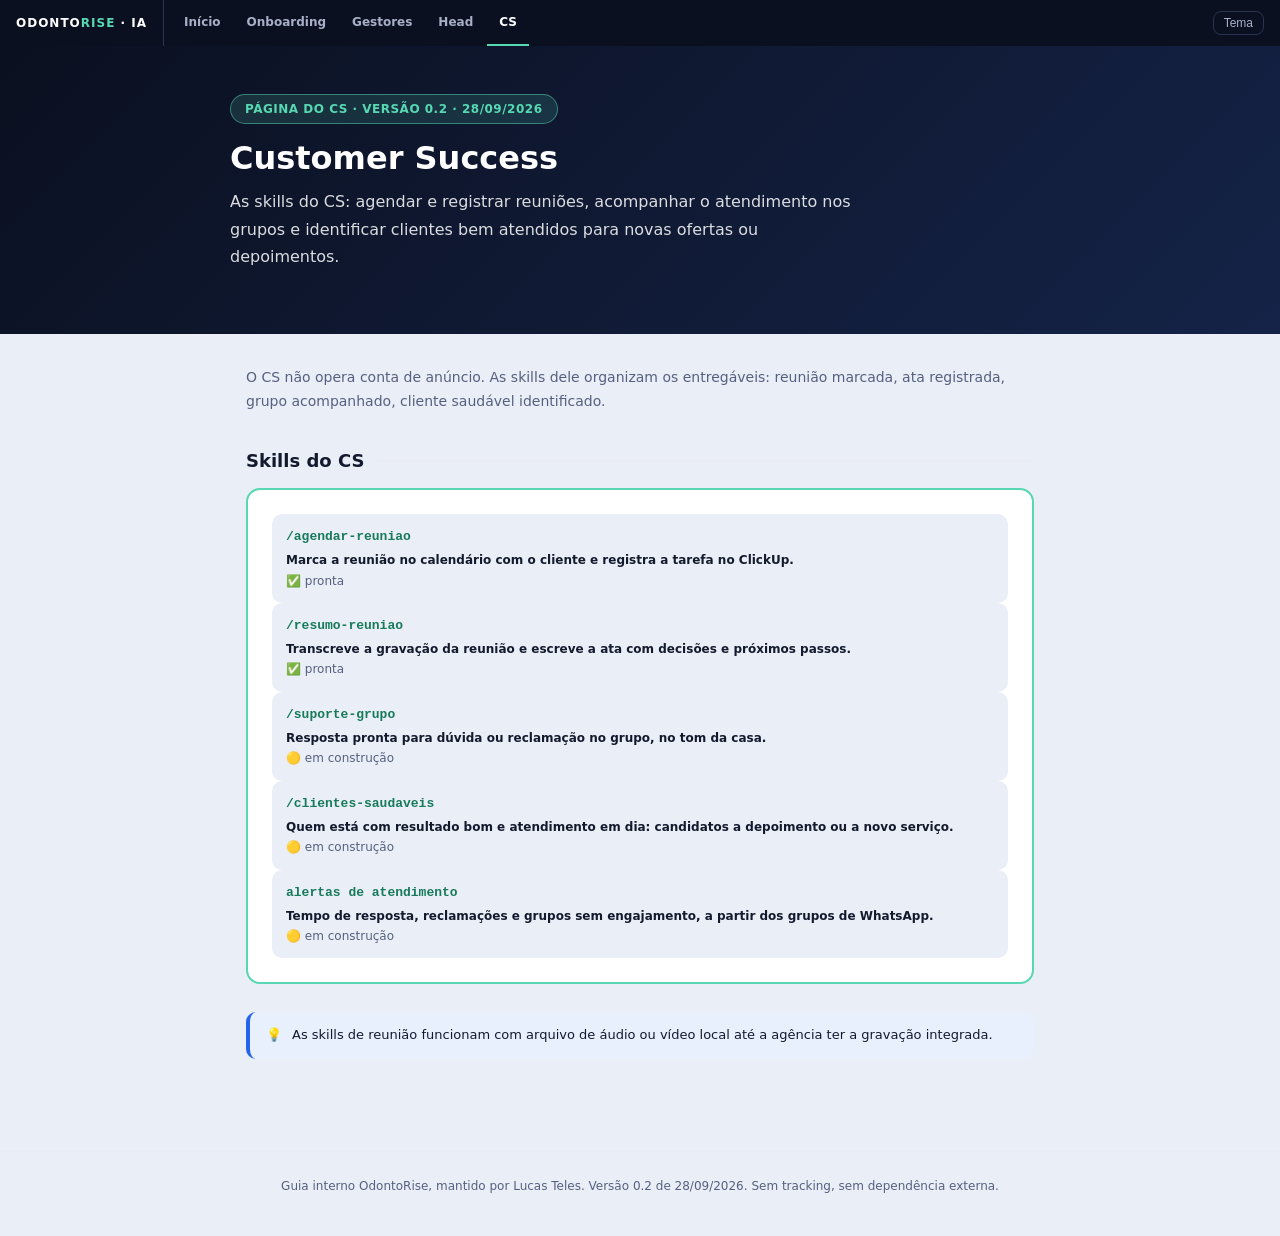
==== cs/index.html @ b17ce3c8 "Onboarding: passos 4 e 5 viram instalação pelo GitHub (GitHub Desktop + instalador); /feedback-sexta" ====
<!DOCTYPE html>
<html lang="pt-BR">
<head>
<meta charset="utf-8">
<meta name="viewport" content="width=device-width, initial-scale=1">
<meta name="color-scheme" content="light dark">
<meta name="robots" content="noindex, nofollow">
<title>Customer Success · Guia de IA OdontoRise</title>
<meta name="description" content="As skills do CS: agendar e registrar reuniões, acompanhar o atendimento nos grupos e identificar clientes bem atendidos para novas ofertas ou depoimentos.">
<link rel="stylesheet" href="../assets/css/guia.css">
</head>
<body data-page="cs">
<nav class="nav">
  <a class="brand" href="../">ODONTO<span>RISE</span> · IA</a>
  <a class="item" href="../">Início</a>
  <a class="item" href="../onboarding/">Onboarding</a>
  <a class="item" href="../gestores/">Gestores</a>
  <a class="item" href="../head/">Head</a>
  <a class="item active" href="../cs/">CS</a>
  <button class="theme" type="button" aria-label="Alternar tema claro e escuro">Tema</button>
</nav>

<header class="hero">
  <div class="inner">
    <div class="badge">PÁGINA DO CS · VERSÃO 0.2 · 28/09/2026</div>
    <h1>Customer Success</h1>
    <p class="sub">As skills do CS: agendar e registrar reuniões, acompanhar o atendimento nos grupos e identificar clientes bem atendidos para novas ofertas ou depoimentos.</p>
  </div>
</header>

<main class="container">
  <p class="intro">O CS não opera conta de anúncio. As skills dele organizam os entregáveis: reunião marcada, ata registrada, grupo acompanhado, cliente saudável identificado.</p>
  <div class="divider"><h2>Skills do CS</h2></div>
  <div class="skills">
      <div class="skill"><div class="cmd">/agendar-reuniao</div><div class="what">Marca a reunião no calendário com o cliente e registra a tarefa no ClickUp.</div><div class="gain">✅ pronta</div></div>
      <div class="skill"><div class="cmd">/resumo-reuniao</div><div class="what">Transcreve a gravação da reunião e escreve a ata com decisões e próximos passos.</div><div class="gain">✅ pronta</div></div>
      <div class="skill"><div class="cmd">/suporte-grupo</div><div class="what">Resposta pronta para dúvida ou reclamação no grupo, no tom da casa.</div><div class="gain">🟡 em construção</div></div>
      <div class="skill"><div class="cmd">/clientes-saudaveis</div><div class="what">Quem está com resultado bom e atendimento em dia: candidatos a depoimento ou a novo serviço.</div><div class="gain">🟡 em construção</div></div>
      <div class="skill"><div class="cmd">alertas de atendimento</div><div class="what">Tempo de resposta, reclamações e grupos sem engajamento, a partir dos grupos de WhatsApp.</div><div class="gain">🟡 em construção</div></div>
  </div>

  <div class="callout"><span class="ico">💡</span><div>As skills de reunião funcionam com arquivo de áudio ou vídeo local até a agência ter a gravação integrada.</div></div>
</main>

<footer class="footer">Guia interno OdontoRise, mantido por Lucas Teles. Versão 0.2 de 28/09/2026. Sem tracking, sem dependência externa.</footer>
<button class="btt" type="button" aria-label="Voltar ao topo">↑</button>
<script src="../assets/js/guia.js"></script>
</body>
</html>
---- assets/css/guia.css ----
/* Guia de Implementação de IA OdontoRise: tokens únicos, claro/escuro, mobile. Sem dependência externa. */
:root {
  --nav-h: 46px;
  --navy: #0b1020;
  --accent: #57d8b3;
  --accent-dk: #27b083;
  --accent-text: #177a5a;   /* verde para TEXTO no tema claro: 5,3:1 sobre branco, 4,6:1 sobre o fundo */
  --accent-lt: #e3f8f1;
  --ink: #141a2e;
  --muted: #566080;         /* 5,3:1 sobre o fundo claro */
  --line: #e9ecf4;
  --bg: #eaeef6;
  --surface: #ffffff;
  --ok: #27b083;
  --ok-lt: #e3f8f1;
  --warn: #d97706;
  --warn-lt: #fef3c7;
  --danger: #dc2626;
  --danger-lt: #fee2e2;
  --info: #2563eb;
  --info-lt: #e8f0fe;
  --code-bg: #0f1528;
  --code-fg: #d6dbe8;
  --code-cmt: #7fb28a;
  --radius: 14px;
  --font: -apple-system, BlinkMacSystemFont, "Segoe UI", system-ui, Roboto, sans-serif;
  --mono: "SF Mono", Menlo, "Cascadia Code", Consolas, monospace;
}
@media (prefers-color-scheme: dark) {
  :root:not([data-theme="light"]) {
    --bg: #0b1020; --surface: #141a2e; --ink: #eef1f8; --muted: #9aa3bf; --line: #26304a;
    --accent-text: #57d8b3; --accent-lt: #12352c; --ok-lt: #12352c; --warn-lt: #3b2a08; --danger-lt: #3b1212; --info-lt: #0f1f3d;
    --code-bg: #05080f;
  }
}
:root[data-theme="dark"] {
  --bg: #0b1020; --surface: #141a2e; --ink: #eef1f8; --muted: #9aa3bf; --line: #26304a;
  --accent-text: #57d8b3; --accent-lt: #12352c; --ok-lt: #12352c; --warn-lt: #3b2a08; --danger-lt: #3b1212; --info-lt: #0f1f3d;
  --code-bg: #05080f;
}

* { box-sizing: border-box; margin: 0; padding: 0; }
html { scroll-behavior: smooth; }
@media (prefers-reduced-motion: reduce) {
  html { scroll-behavior: auto; }
  .progress .fill, .page-card { transition: none; }
}
body { font-family: var(--font); background: var(--bg); color: var(--ink); font-size: 15px; line-height: 1.7; }
a { color: var(--accent-text); }
h1, h2, h3 { line-height: 1.25; }
code { font-family: var(--mono); font-size: 13px; background: var(--line); padding: 1px 6px; border-radius: 4px; }
pre code { background: none; padding: 0; font-size: inherit; }

/* Nav (altura fixa em --nav-h para a barra de progresso encaixar) */
.nav { position: sticky; top: 0; z-index: 100; height: var(--nav-h); background: var(--navy); display: flex; align-items: center; gap: 2px; padding: 0 16px; overflow-x: auto; overflow-y: hidden; }
.nav .brand { color: #fff; font-size: 12px; font-weight: 800; letter-spacing: 1px; padding: 0 16px 0 0; border-right: 1px solid #2a3350; margin-right: 6px; white-space: nowrap; text-decoration: none; line-height: var(--nav-h); }
.nav .brand span { color: var(--accent); }
.nav .item { color: #a8b0c8; text-decoration: none; font-size: 12px; font-weight: 600; padding: 0 12px; line-height: calc(var(--nav-h) - 2px); border-bottom: 2px solid transparent; white-space: nowrap; }
.nav a.item:hover { color: #fff; }
.nav .item.active { color: #fff; border-bottom-color: var(--accent); }
.nav .item.soon { opacity: .45; cursor: default; }
.nav .theme { margin-left: auto; background: transparent; border: 1px solid #2a3350; color: #a8b0c8; border-radius: 8px; padding: 4px 10px; font-size: 12px; cursor: pointer; white-space: nowrap; }

/* Progress */
.progress { position: sticky; top: var(--nav-h); z-index: 99; background: var(--surface); border-bottom: 1px solid var(--line); padding: 8px 16px; display: flex; align-items: center; gap: 12px; font-size: 12px; color: var(--muted); }
.progress .track { flex: 1; height: 6px; background: var(--line); border-radius: 3px; overflow: hidden; }
.progress .fill { height: 100%; width: 0; background: linear-gradient(90deg, var(--accent), var(--accent-dk)); transition: width .3s; }
.progress .pct { min-width: 36px; text-align: right; font-weight: 700; color: var(--ink); }
.progress .reset { background: none; border: 1px solid var(--line); color: var(--muted); border-radius: 6px; padding: 2px 8px; font-size: 11px; cursor: pointer; }
.progress .continue { font-size: 11px; white-space: nowrap; }
.progress .note { font-size: 11px; color: var(--warn); }

/* Hero */
.hero { background: linear-gradient(135deg, var(--navy) 0%, #142347 100%); color: #fff; padding: 48px 20px 40px; }
.hero .inner { max-width: 820px; margin: 0 auto; }
.hero .badge { display: inline-block; background: rgba(87,216,179,.15); border: 1px solid rgba(87,216,179,.5); color: var(--accent); border-radius: 20px; padding: 4px 14px; font-size: 12px; letter-spacing: .5px; font-weight: 700; margin-bottom: 14px; }
.hero h1 { font-size: 32px; font-weight: 800; margin-bottom: 10px; }
.hero .sub { font-size: 16px; opacity: .85; max-width: 640px; margin-bottom: 24px; }
.hero .metrics { display: flex; gap: 28px; flex-wrap: wrap; }
.hero .metrics div { font-size: 12px; opacity: .8; }
.hero .metrics strong { display: block; font-size: 20px; color: var(--accent); opacity: 1; }

/* Layout */
.container { max-width: 820px; margin: 0 auto; padding: 32px 16px 80px; }
.intro { color: var(--muted); font-size: 14px; margin-bottom: 24px; }

/* Step */
.step { margin-bottom: 28px; scroll-margin-top: calc(var(--nav-h) + 56px); }
.step-head { display: flex; gap: 14px; align-items: flex-start; margin-bottom: 12px; }
.step-check { position: relative; flex: 0 0 38px; width: 38px; height: 38px; border-radius: 11px; border: 2px solid var(--accent-dk); background: var(--surface); color: var(--accent-text); font-weight: 800; font-size: 16px; cursor: pointer; font-family: var(--font); }
.step-check:focus-visible { outline: 3px solid var(--info); outline-offset: 2px; }
.step.done .step-check { background: var(--ok); border-color: var(--ok); color: #fff; }
.step.done .step-check .num { visibility: hidden; }
.step.done .step-check::after { content: "✓"; position: absolute; inset: 0; display: flex; align-items: center; justify-content: center; font-size: 18px; }
.step-head h2 { font-size: 20px; font-weight: 700; }
.step-head .desc { font-size: 14px; color: var(--muted); }
.card { background: var(--surface); border: 1px solid var(--line); border-radius: var(--radius); padding: 24px; }
.card h3 { font-size: 15px; margin: 18px 0 8px; }
.card h3:first-child { margin-top: 0; }
.card ol, .card ul { padding-left: 22px; margin: 6px 0 12px; }
.card li { margin-bottom: 4px; }
.card p { margin-bottom: 10px; }

/* Callouts */
.callout { display: flex; gap: 10px; border-radius: 10px; padding: 12px 16px; font-size: 13px; margin: 12px 0; border-left: 4px solid var(--info); background: var(--info-lt); }
.callout .ico { flex: 0 0 auto; }
.callout.ok { border-color: var(--ok); background: var(--ok-lt); }
.callout.warn { border-color: var(--warn); background: var(--warn-lt); }
.callout.danger { border-color: var(--danger); background: var(--danger-lt); }

/* Code */
.code { background: var(--code-bg); color: var(--code-fg); border-radius: 10px; overflow: hidden; margin: 10px 0 14px; }
.code-head { display: flex; justify-content: space-between; align-items: center; background: rgba(255,255,255,.06); padding: 6px 12px; font-size: 11px; letter-spacing: .5px; text-transform: uppercase; color: #9aa3bf; }
.copy-btn { background: rgba(255,255,255,.08); color: #d6dbe8; border: 1px solid rgba(255,255,255,.15); border-radius: 6px; padding: 3px 10px; font-size: 11px; cursor: pointer; font-family: var(--font); }
.copy-btn.ok { background: var(--ok); border-color: var(--ok); color: #fff; }
.code pre { padding: 14px 16px; overflow-x: auto; font-family: var(--mono); font-size: 13px; line-height: 1.6; white-space: pre; }
.code .c { color: var(--code-cmt); }

/* Seletor de sistema (grupo de rádio, vale para a página inteira) */
.os-tabs { display: inline-flex; border: 1px solid var(--line); border-radius: 8px; overflow: hidden; margin: 6px 0 10px; }
.os-tabs button { background: var(--surface); color: var(--muted); border: 0; padding: 6px 14px; font-size: 12px; font-weight: 700; cursor: pointer; font-family: var(--font); }
.os-tabs button.active { background: var(--accent-lt); color: var(--accent-text); }
.os-panel { display: none; }
html[data-os="mac"] .os-panel[data-os="mac"], html[data-os="win"] .os-panel[data-os="win"] { display: block; }

/* Tables */
.tbl { overflow-x: auto; margin: 10px 0 14px; }
table { width: 100%; border-collapse: collapse; font-size: 13px; }
th { text-align: left; background: var(--line); font-size: 11px; text-transform: uppercase; letter-spacing: .4px; padding: 8px 10px; }
td { padding: 8px 10px; border-bottom: 1px solid var(--line); vertical-align: top; }

/* Skills grid */
.skills { border: 2px solid var(--accent); border-radius: var(--radius); padding: 24px; margin: 8px 0 28px; background: var(--surface); }
.skills h2 { font-size: 18px; color: var(--accent-text); margin-bottom: 6px; }
.skills p { font-size: 13px; color: var(--muted); margin-bottom: 14px; }
.skill-grid { display: grid; grid-template-columns: 1fr 1fr; gap: 10px; }
.skill { background: var(--bg); border-radius: 10px; padding: 12px 14px; }
.skill .cmd { font-family: var(--mono); font-size: 13px; font-weight: 700; color: var(--accent-text); }
.skill .what { font-size: 12px; font-weight: 600; margin-top: 2px; }
.skill .gain { font-size: 12px; color: var(--muted); }

/* Divider + next */
.divider { display: flex; align-items: center; gap: 14px; margin: 36px 0 16px; }
.divider h2 { font-size: 18px; white-space: nowrap; }
.divider::after { content: ""; flex: 1; height: 2px; background: var(--line); }
.next { background: var(--accent-lt); border: 2px solid var(--accent); border-radius: var(--radius); padding: 18px 22px; margin-top: 24px; }
.next h3 { margin-bottom: 6px; }

/* Cards de páginas (capa) */
.pages { display: grid; grid-template-columns: 1fr 1fr; gap: 12px; margin: 16px 0 28px; }
.page-card { display: block; background: var(--surface); border: 1px solid var(--line); border-radius: var(--radius); padding: 18px 20px; text-decoration: none; color: var(--ink); transition: transform .15s, border-color .15s; }
a.page-card:hover { transform: translateY(-2px); border-color: var(--accent); }
.page-card .t { font-weight: 700; font-size: 15px; }
.page-card .s { font-size: 12px; color: var(--muted); margin-top: 4px; }
.page-card.soon { opacity: .55; }
.roles { display: grid; grid-template-columns: repeat(3, 1fr); gap: 12px; margin: 12px 0 8px; }
.role { background: var(--surface); border: 1px solid var(--line); border-radius: var(--radius); padding: 16px; font-size: 13px; }
.role strong { display: block; color: var(--accent-text); margin-bottom: 4px; }

/* Checklist */
.checklist label { display: flex; gap: 10px; align-items: flex-start; padding: 6px 0; font-size: 14px; cursor: pointer; }
.checklist input { margin-top: 5px; accent-color: var(--accent-dk); }

/* Footer, back to top */
.footer { text-align: center; color: var(--muted); font-size: 12px; padding: 24px 16px 40px; border-top: 1px solid var(--line); }
.btt { position: fixed; bottom: 22px; right: 18px; width: 40px; height: 40px; border-radius: 50%; border: 0; background: var(--navy); color: var(--accent); font-size: 18px; cursor: pointer; display: none; box-shadow: 0 4px 14px rgba(0,0,0,.25); }
.btt.show { display: flex; align-items: center; justify-content: center; }

@media (max-width: 640px) {
  /* Itens "em construção" saem da nav no celular. REMOVER esta regra quando as páginas forem publicadas. */
  .nav .item.soon { display: none; }
  .hero { padding: 32px 16px 28px; }
  .hero h1 { font-size: 24px; }
  .skill-grid, .pages, .roles { grid-template-columns: 1fr; }
  .card { padding: 18px; }
  .progress .continue { display: none; }
}
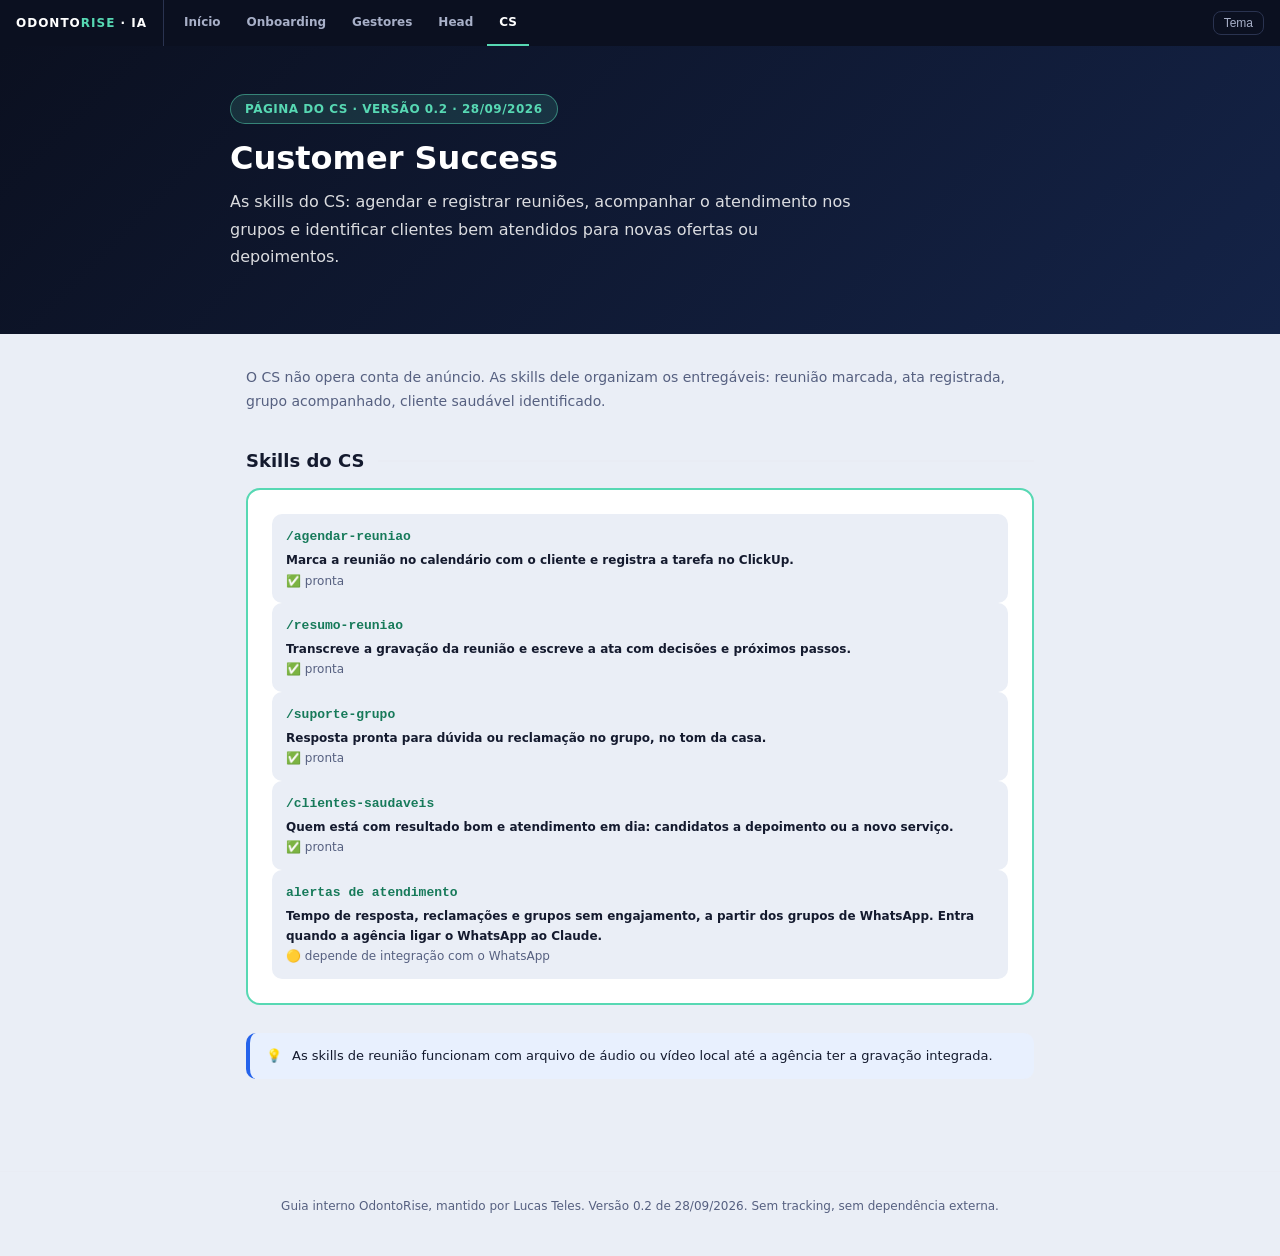
==== commit b0aa259e: "Páginas por papel: todas as skills prontas, exceto alertas de atendimento (depende do WhatsApp) Co-A" ====
--- a/cs/index.html
+++ b/cs/index.html
@@ -34,9 +34,9 @@
   <div class="skills">
       <div class="skill"><div class="cmd">/agendar-reuniao</div><div class="what">Marca a reunião no calendário com o cliente e registra a tarefa no ClickUp.</div><div class="gain">✅ pronta</div></div>
       <div class="skill"><div class="cmd">/resumo-reuniao</div><div class="what">Transcreve a gravação da reunião e escreve a ata com decisões e próximos passos.</div><div class="gain">✅ pronta</div></div>
-      <div class="skill"><div class="cmd">/suporte-grupo</div><div class="what">Resposta pronta para dúvida ou reclamação no grupo, no tom da casa.</div><div class="gain">🟡 em construção</div></div>
-      <div class="skill"><div class="cmd">/clientes-saudaveis</div><div class="what">Quem está com resultado bom e atendimento em dia: candidatos a depoimento ou a novo serviço.</div><div class="gain">🟡 em construção</div></div>
-      <div class="skill"><div class="cmd">alertas de atendimento</div><div class="what">Tempo de resposta, reclamações e grupos sem engajamento, a partir dos grupos de WhatsApp.</div><div class="gain">🟡 em construção</div></div>
+      <div class="skill"><div class="cmd">/suporte-grupo</div><div class="what">Resposta pronta para dúvida ou reclamação no grupo, no tom da casa.</div><div class="gain">✅ pronta</div></div>
+      <div class="skill"><div class="cmd">/clientes-saudaveis</div><div class="what">Quem está com resultado bom e atendimento em dia: candidatos a depoimento ou a novo serviço.</div><div class="gain">✅ pronta</div></div>
+      <div class="skill"><div class="cmd">alertas de atendimento</div><div class="what">Tempo de resposta, reclamações e grupos sem engajamento, a partir dos grupos de WhatsApp. Entra quando a agência ligar o WhatsApp ao Claude.</div><div class="gain">🟡 depende de integração com o WhatsApp</div></div>
   </div>
 
   <div class="callout"><span class="ico">💡</span><div>As skills de reunião funcionam com arquivo de áudio ou vídeo local até a agência ter a gravação integrada.</div></div>
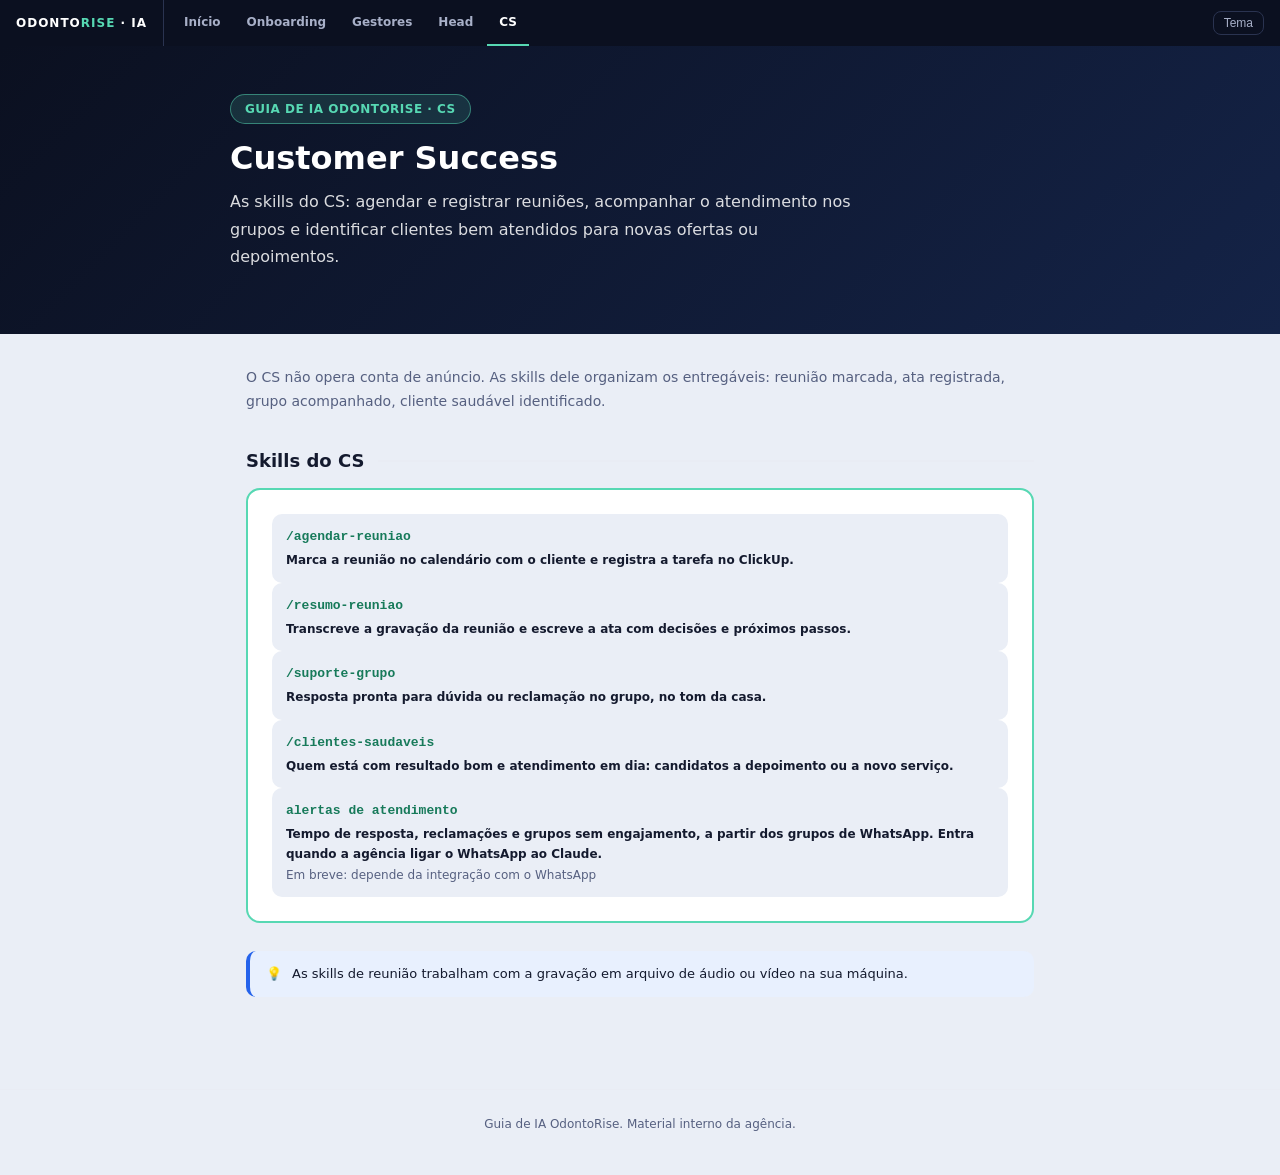
==== commit 30636028: "Guia profissional: sem versão, datas de bastidor, nomes ou decisões internas; head faz o mesmo onboa" ====
--- a/cs/index.html
+++ b/cs/index.html
@@ -22,7 +22,7 @@
 
 <header class="hero">
   <div class="inner">
-    <div class="badge">PÁGINA DO CS · VERSÃO 0.2 · 28/09/2026</div>
+    <div class="badge">GUIA DE IA ODONTORISE · CS</div>
     <h1>Customer Success</h1>
     <p class="sub">As skills do CS: agendar e registrar reuniões, acompanhar o atendimento nos grupos e identificar clientes bem atendidos para novas ofertas ou depoimentos.</p>
   </div>
@@ -32,17 +32,17 @@
   <p class="intro">O CS não opera conta de anúncio. As skills dele organizam os entregáveis: reunião marcada, ata registrada, grupo acompanhado, cliente saudável identificado.</p>
   <div class="divider"><h2>Skills do CS</h2></div>
   <div class="skills">
-      <div class="skill"><div class="cmd">/agendar-reuniao</div><div class="what">Marca a reunião no calendário com o cliente e registra a tarefa no ClickUp.</div><div class="gain">✅ pronta</div></div>
-      <div class="skill"><div class="cmd">/resumo-reuniao</div><div class="what">Transcreve a gravação da reunião e escreve a ata com decisões e próximos passos.</div><div class="gain">✅ pronta</div></div>
-      <div class="skill"><div class="cmd">/suporte-grupo</div><div class="what">Resposta pronta para dúvida ou reclamação no grupo, no tom da casa.</div><div class="gain">✅ pronta</div></div>
-      <div class="skill"><div class="cmd">/clientes-saudaveis</div><div class="what">Quem está com resultado bom e atendimento em dia: candidatos a depoimento ou a novo serviço.</div><div class="gain">✅ pronta</div></div>
-      <div class="skill"><div class="cmd">alertas de atendimento</div><div class="what">Tempo de resposta, reclamações e grupos sem engajamento, a partir dos grupos de WhatsApp. Entra quando a agência ligar o WhatsApp ao Claude.</div><div class="gain">🟡 depende de integração com o WhatsApp</div></div>
+      <div class="skill"><div class="cmd">/agendar-reuniao</div><div class="what">Marca a reunião no calendário com o cliente e registra a tarefa no ClickUp.</div></div>
+      <div class="skill"><div class="cmd">/resumo-reuniao</div><div class="what">Transcreve a gravação da reunião e escreve a ata com decisões e próximos passos.</div></div>
+      <div class="skill"><div class="cmd">/suporte-grupo</div><div class="what">Resposta pronta para dúvida ou reclamação no grupo, no tom da casa.</div></div>
+      <div class="skill"><div class="cmd">/clientes-saudaveis</div><div class="what">Quem está com resultado bom e atendimento em dia: candidatos a depoimento ou a novo serviço.</div></div>
+      <div class="skill"><div class="cmd">alertas de atendimento</div><div class="what">Tempo de resposta, reclamações e grupos sem engajamento, a partir dos grupos de WhatsApp. Entra quando a agência ligar o WhatsApp ao Claude.</div><div class="gain">Em breve: depende da integração com o WhatsApp</div></div>
   </div>
 
-  <div class="callout"><span class="ico">💡</span><div>As skills de reunião funcionam com arquivo de áudio ou vídeo local até a agência ter a gravação integrada.</div></div>
+  <div class="callout"><span class="ico">💡</span><div>As skills de reunião trabalham com a gravação em arquivo de áudio ou vídeo na sua máquina.</div></div>
 </main>
 
-<footer class="footer">Guia interno OdontoRise, mantido por Lucas Teles. Versão 0.2 de 28/09/2026. Sem tracking, sem dependência externa.</footer>
+<footer class="footer">Guia de IA OdontoRise. Material interno da agência.</footer>
 <button class="btt" type="button" aria-label="Voltar ao topo">↑</button>
 <script src="../assets/js/guia.js"></script>
 </body>
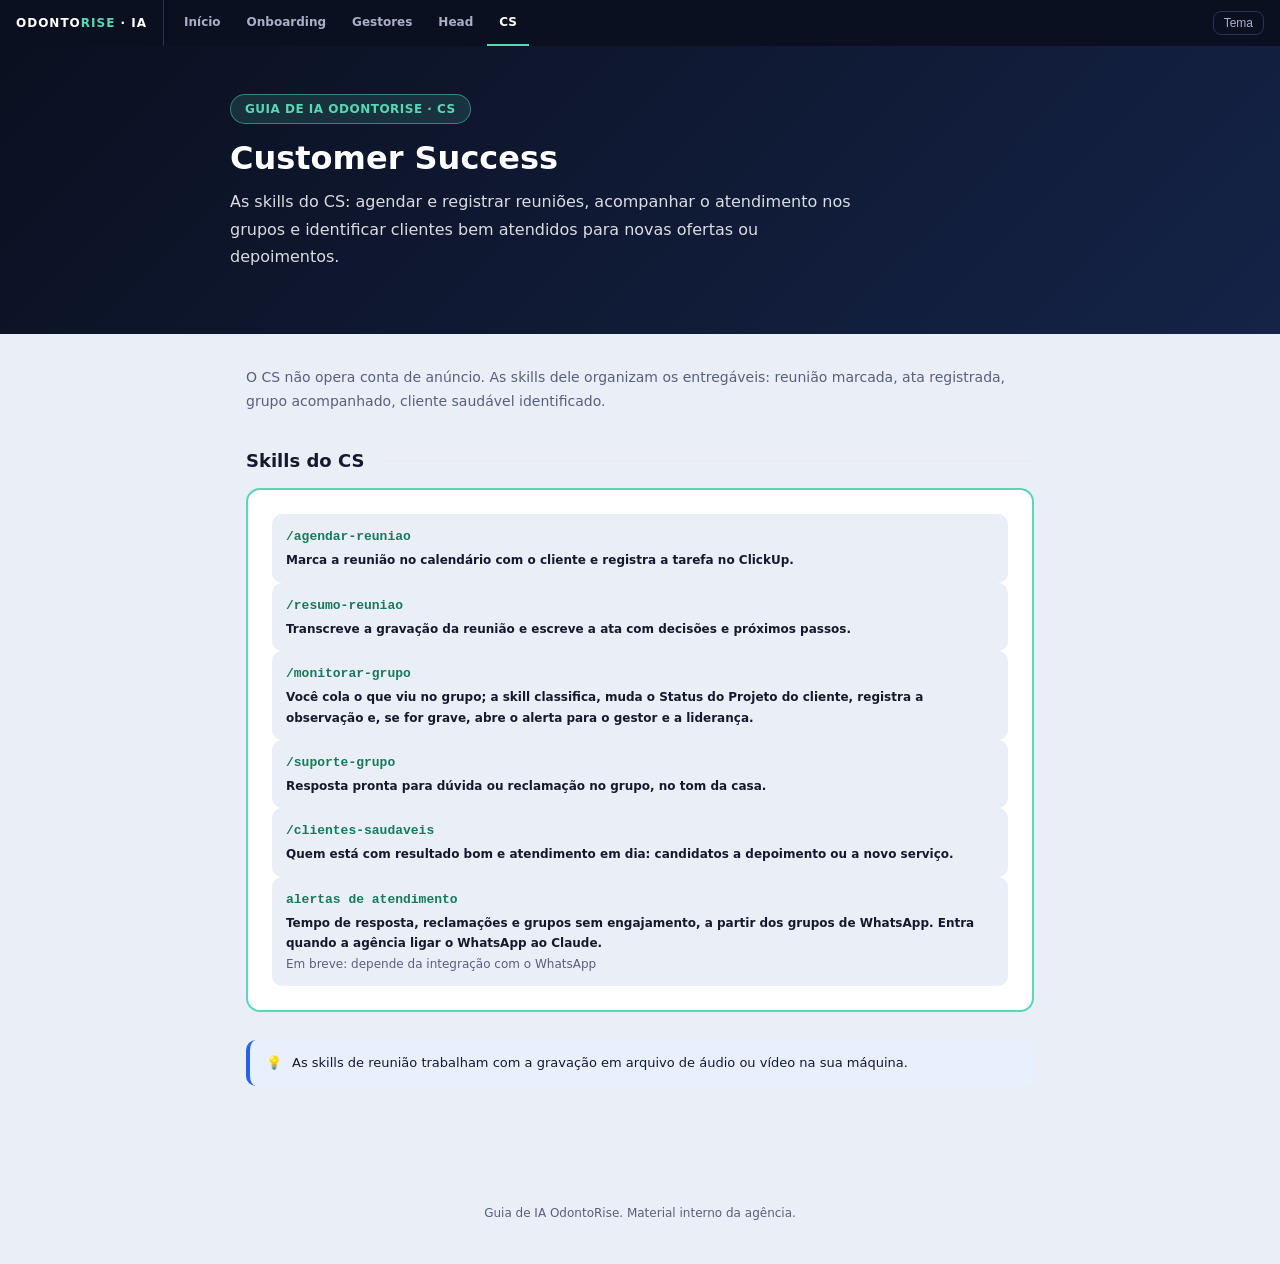
==== commit 676fe03d: "Páginas por papel: registrar-otimizacao, clientes-criticos, acompanhar-design, analise-onboarding, m" ====
--- a/cs/index.html
+++ b/cs/index.html
@@ -34,6 +34,7 @@
   <div class="skills">
       <div class="skill"><div class="cmd">/agendar-reuniao</div><div class="what">Marca a reunião no calendário com o cliente e registra a tarefa no ClickUp.</div></div>
       <div class="skill"><div class="cmd">/resumo-reuniao</div><div class="what">Transcreve a gravação da reunião e escreve a ata com decisões e próximos passos.</div></div>
+      <div class="skill"><div class="cmd">/monitorar-grupo</div><div class="what">Você cola o que viu no grupo; a skill classifica, muda o Status do Projeto do cliente, registra a observação e, se for grave, abre o alerta para o gestor e a liderança.</div></div>
       <div class="skill"><div class="cmd">/suporte-grupo</div><div class="what">Resposta pronta para dúvida ou reclamação no grupo, no tom da casa.</div></div>
       <div class="skill"><div class="cmd">/clientes-saudaveis</div><div class="what">Quem está com resultado bom e atendimento em dia: candidatos a depoimento ou a novo serviço.</div></div>
       <div class="skill"><div class="cmd">alertas de atendimento</div><div class="what">Tempo de resposta, reclamações e grupos sem engajamento, a partir dos grupos de WhatsApp. Entra quando a agência ligar o WhatsApp ao Claude.</div><div class="gain">Em breve: depende da integração com o WhatsApp</div></div>
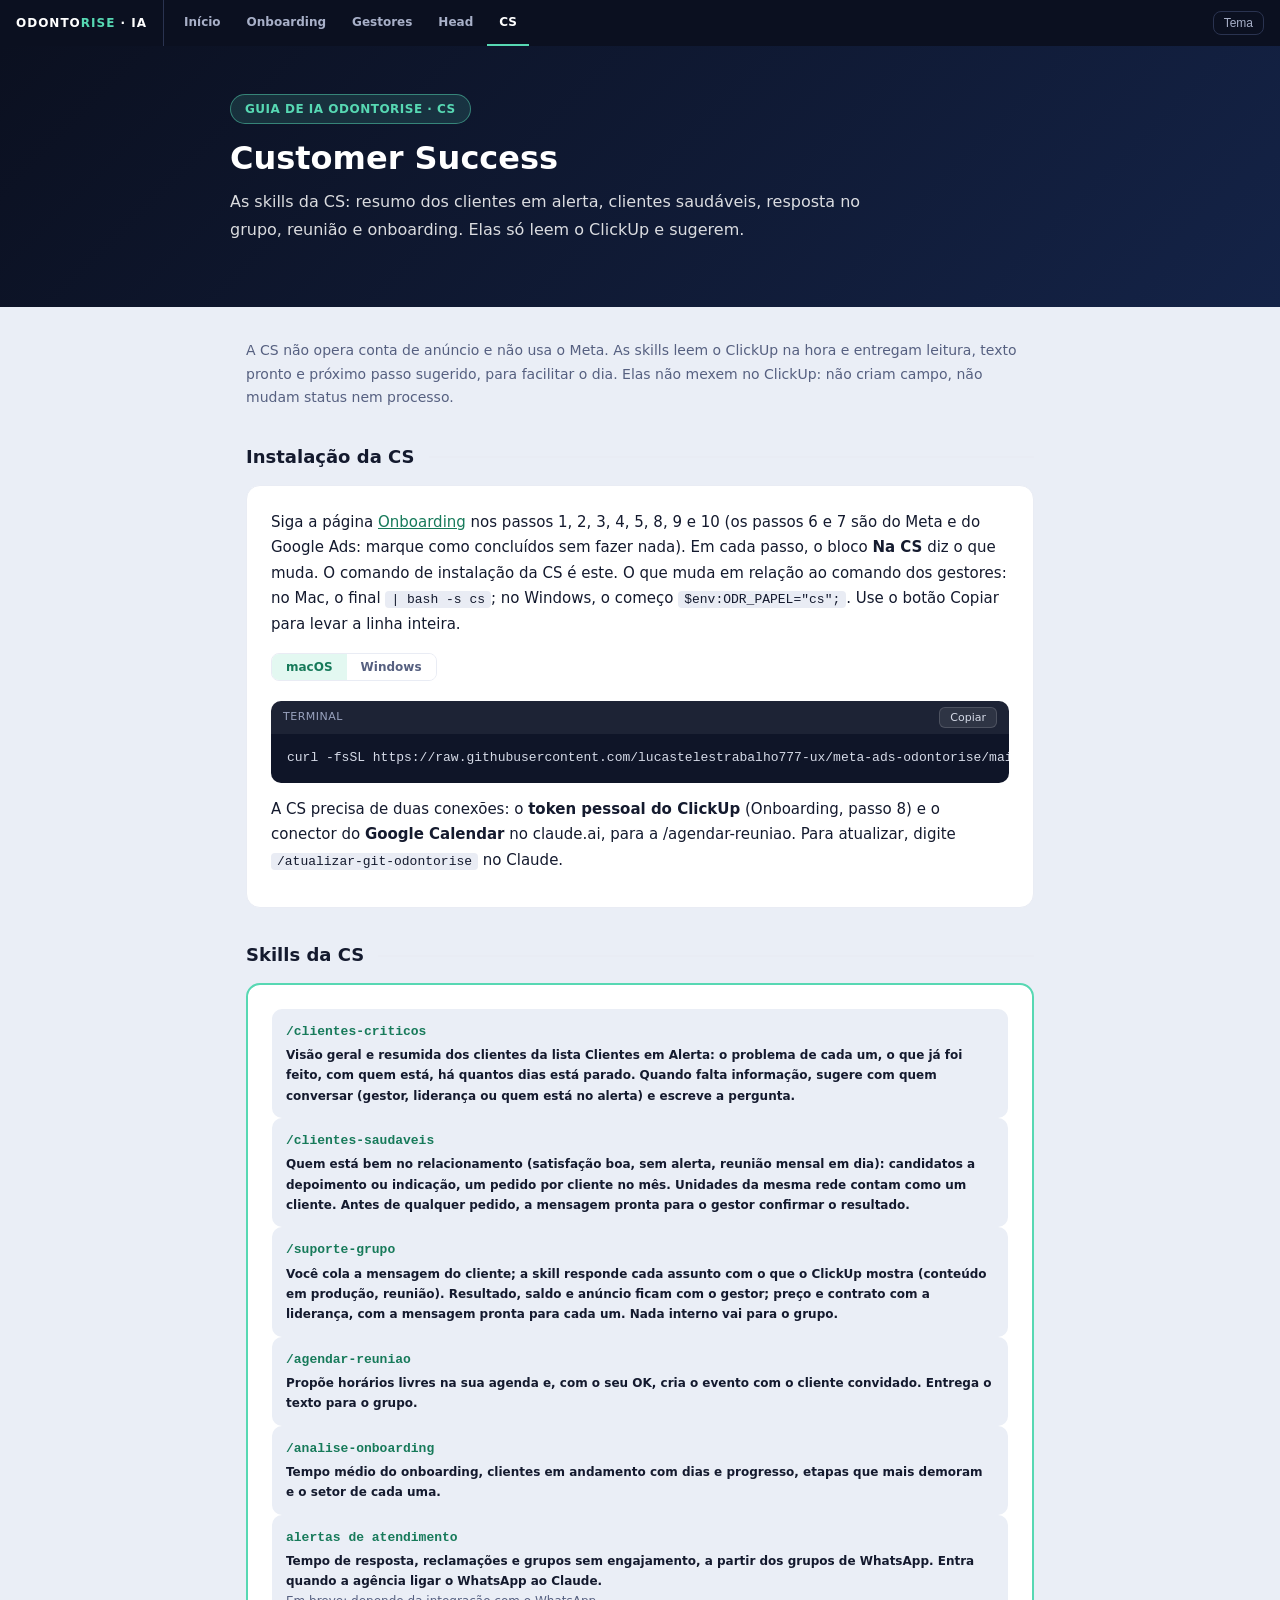
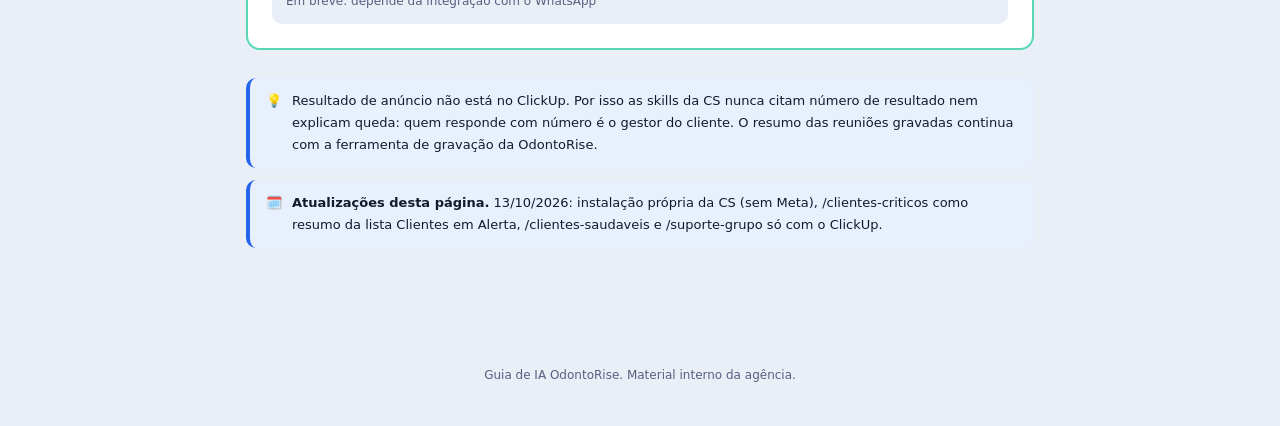
==== commit 7eae251e: "Caminho da CS no Onboarding, página CS reescrita, comando de instalação na página Head - Onboarding:" ====
--- a/cs/index.html
+++ b/cs/index.html
@@ -6,7 +6,7 @@
 <meta name="color-scheme" content="light dark">
 <meta name="robots" content="noindex, nofollow">
 <title>Customer Success · Guia de IA OdontoRise</title>
-<meta name="description" content="As skills do CS: agendar e registrar reuniões, acompanhar o atendimento nos grupos e identificar clientes bem atendidos para novas ofertas ou depoimentos.">
+<meta name="description" content="As skills da CS: resumo dos clientes em alerta, clientes saudáveis, resposta no grupo, reunião e onboarding. Só leem o ClickUp e sugerem.">
 <link rel="stylesheet" href="../assets/css/guia.css">
 </head>
 <body data-page="cs">
@@ -24,23 +24,38 @@
   <div class="inner">
     <div class="badge">GUIA DE IA ODONTORISE · CS</div>
     <h1>Customer Success</h1>
-    <p class="sub">As skills do CS: agendar e registrar reuniões, acompanhar o atendimento nos grupos e identificar clientes bem atendidos para novas ofertas ou depoimentos.</p>
+    <p class="sub">As skills da CS: resumo dos clientes em alerta, clientes saudáveis, resposta no grupo, reunião e onboarding. Elas só leem o ClickUp e sugerem.</p>
   </div>
 </header>
 
 <main class="container">
-  <p class="intro">O CS não opera conta de anúncio. As skills dele organizam os entregáveis: reunião marcada, ata registrada, grupo acompanhado, cliente saudável identificado.</p>
-  <div class="divider"><h2>Skills do CS</h2></div>
+  <p class="intro">A CS não opera conta de anúncio e não usa o Meta. As skills leem o ClickUp na hora e entregam leitura, texto pronto e próximo passo sugerido, para facilitar o dia. Elas não mexem no ClickUp: não criam campo, não mudam status nem processo.</p>
+
+  <div class="divider"><h2>Instalação da CS</h2></div>
+  <div class="card">
+    <p>Siga a página <a href="../onboarding/">Onboarding</a> nos passos 1, 2, 3, 4, 5, 8, 9 e 10 (os passos 6 e 7 são do Meta e do Google Ads: marque como concluídos sem fazer nada). Em cada passo, o bloco <strong>Na CS</strong> diz o que muda. O comando de instalação da CS é este. O que muda em relação ao comando dos gestores: no Mac, o final <code>| bash -s cs</code>; no Windows, o começo <code>$env:ODR_PAPEL="cs";</code>. Use o botão Copiar para levar a linha inteira.</p>
+    <div class="os-tabs" role="radiogroup" aria-label="Sistema operacional"><button type="button" data-os="mac" role="radio" aria-checked="false">macOS</button><button type="button" data-os="win" role="radio" aria-checked="false">Windows</button></div>
+    <div class="os-panel" data-os="mac">
+      <div class="code"><div class="code-head"><span>terminal</span><button class="copy-btn" type="button">Copiar</button></div><pre>curl -fsSL https://raw.githubusercontent.com/lucastelestrabalho777-ux/meta-ads-odontorise/main/instalar.sh | bash -s cs</pre></div>
+    </div>
+    <div class="os-panel" data-os="win">
+      <div class="code"><div class="code-head"><span>powershell</span><button class="copy-btn" type="button">Copiar</button></div><pre>$env:ODR_PAPEL="cs"; irm https://raw.githubusercontent.com/lucastelestrabalho777-ux/meta-ads-odontorise/main/instalar.ps1 | iex</pre></div>
+    </div>
+    <p>A CS precisa de duas conexões: o <strong>token pessoal do ClickUp</strong> (Onboarding, passo 8) e o conector do <strong>Google Calendar</strong> no claude.ai, para a /agendar-reuniao. Para atualizar, digite <code>/atualizar-git-odontorise</code> no Claude.</p>
+  </div>
+
+  <div class="divider"><h2>Skills da CS</h2></div>
   <div class="skills">
-      <div class="skill"><div class="cmd">/agendar-reuniao</div><div class="what">Marca a reunião no calendário com o cliente e registra a tarefa no ClickUp.</div></div>
-      <div class="skill"><div class="cmd">/resumo-reuniao</div><div class="what">Transcreve a gravação da reunião e escreve a ata com decisões e próximos passos.</div></div>
-      <div class="skill"><div class="cmd">/monitorar-grupo</div><div class="what">Você cola o que viu no grupo; a skill classifica, muda o Status do Projeto do cliente, registra a observação e, se for grave, abre o alerta para o gestor e a liderança.</div></div>
-      <div class="skill"><div class="cmd">/suporte-grupo</div><div class="what">Resposta pronta para dúvida ou reclamação no grupo, no tom da casa.</div></div>
-      <div class="skill"><div class="cmd">/clientes-saudaveis</div><div class="what">Quem está com resultado bom e atendimento em dia: candidatos a depoimento ou a novo serviço.</div></div>
+      <div class="skill"><div class="cmd">/clientes-criticos</div><div class="what">Visão geral e resumida dos clientes da lista Clientes em Alerta: o problema de cada um, o que já foi feito, com quem está, há quantos dias está parado. Quando falta informação, sugere com quem conversar (gestor, liderança ou quem está no alerta) e escreve a pergunta.</div></div>
+      <div class="skill"><div class="cmd">/clientes-saudaveis</div><div class="what">Quem está bem no relacionamento (satisfação boa, sem alerta, reunião mensal em dia): candidatos a depoimento ou indicação, um pedido por cliente no mês. Unidades da mesma rede contam como um cliente. Antes de qualquer pedido, a mensagem pronta para o gestor confirmar o resultado.</div></div>
+      <div class="skill"><div class="cmd">/suporte-grupo</div><div class="what">Você cola a mensagem do cliente; a skill responde cada assunto com o que o ClickUp mostra (conteúdo em produção, reunião). Resultado, saldo e anúncio ficam com o gestor; preço e contrato com a liderança, com a mensagem pronta para cada um. Nada interno vai para o grupo.</div></div>
+      <div class="skill"><div class="cmd">/agendar-reuniao</div><div class="what">Propõe horários livres na sua agenda e, com o seu OK, cria o evento com o cliente convidado. Entrega o texto para o grupo.</div></div>
+      <div class="skill"><div class="cmd">/analise-onboarding</div><div class="what">Tempo médio do onboarding, clientes em andamento com dias e progresso, etapas que mais demoram e o setor de cada uma.</div></div>
       <div class="skill"><div class="cmd">alertas de atendimento</div><div class="what">Tempo de resposta, reclamações e grupos sem engajamento, a partir dos grupos de WhatsApp. Entra quando a agência ligar o WhatsApp ao Claude.</div><div class="gain">Em breve: depende da integração com o WhatsApp</div></div>
   </div>
 
-  <div class="callout"><span class="ico">💡</span><div>As skills de reunião trabalham com a gravação em arquivo de áudio ou vídeo na sua máquina.</div></div>
+  <div class="callout"><span class="ico">💡</span><div>Resultado de anúncio não está no ClickUp. Por isso as skills da CS nunca citam número de resultado nem explicam queda: quem responde com número é o gestor do cliente. O resumo das reuniões gravadas continua com a ferramenta de gravação da OdontoRise.</div></div>
+  <div class="callout"><span class="ico">🗓️</span><div><strong>Atualizações desta página.</strong> 13/10/2026: instalação própria da CS (sem Meta), /clientes-criticos como resumo da lista Clientes em Alerta, /clientes-saudaveis e /suporte-grupo só com o ClickUp.</div></div>
 </main>
 
 <footer class="footer">Guia de IA OdontoRise. Material interno da agência.</footer>
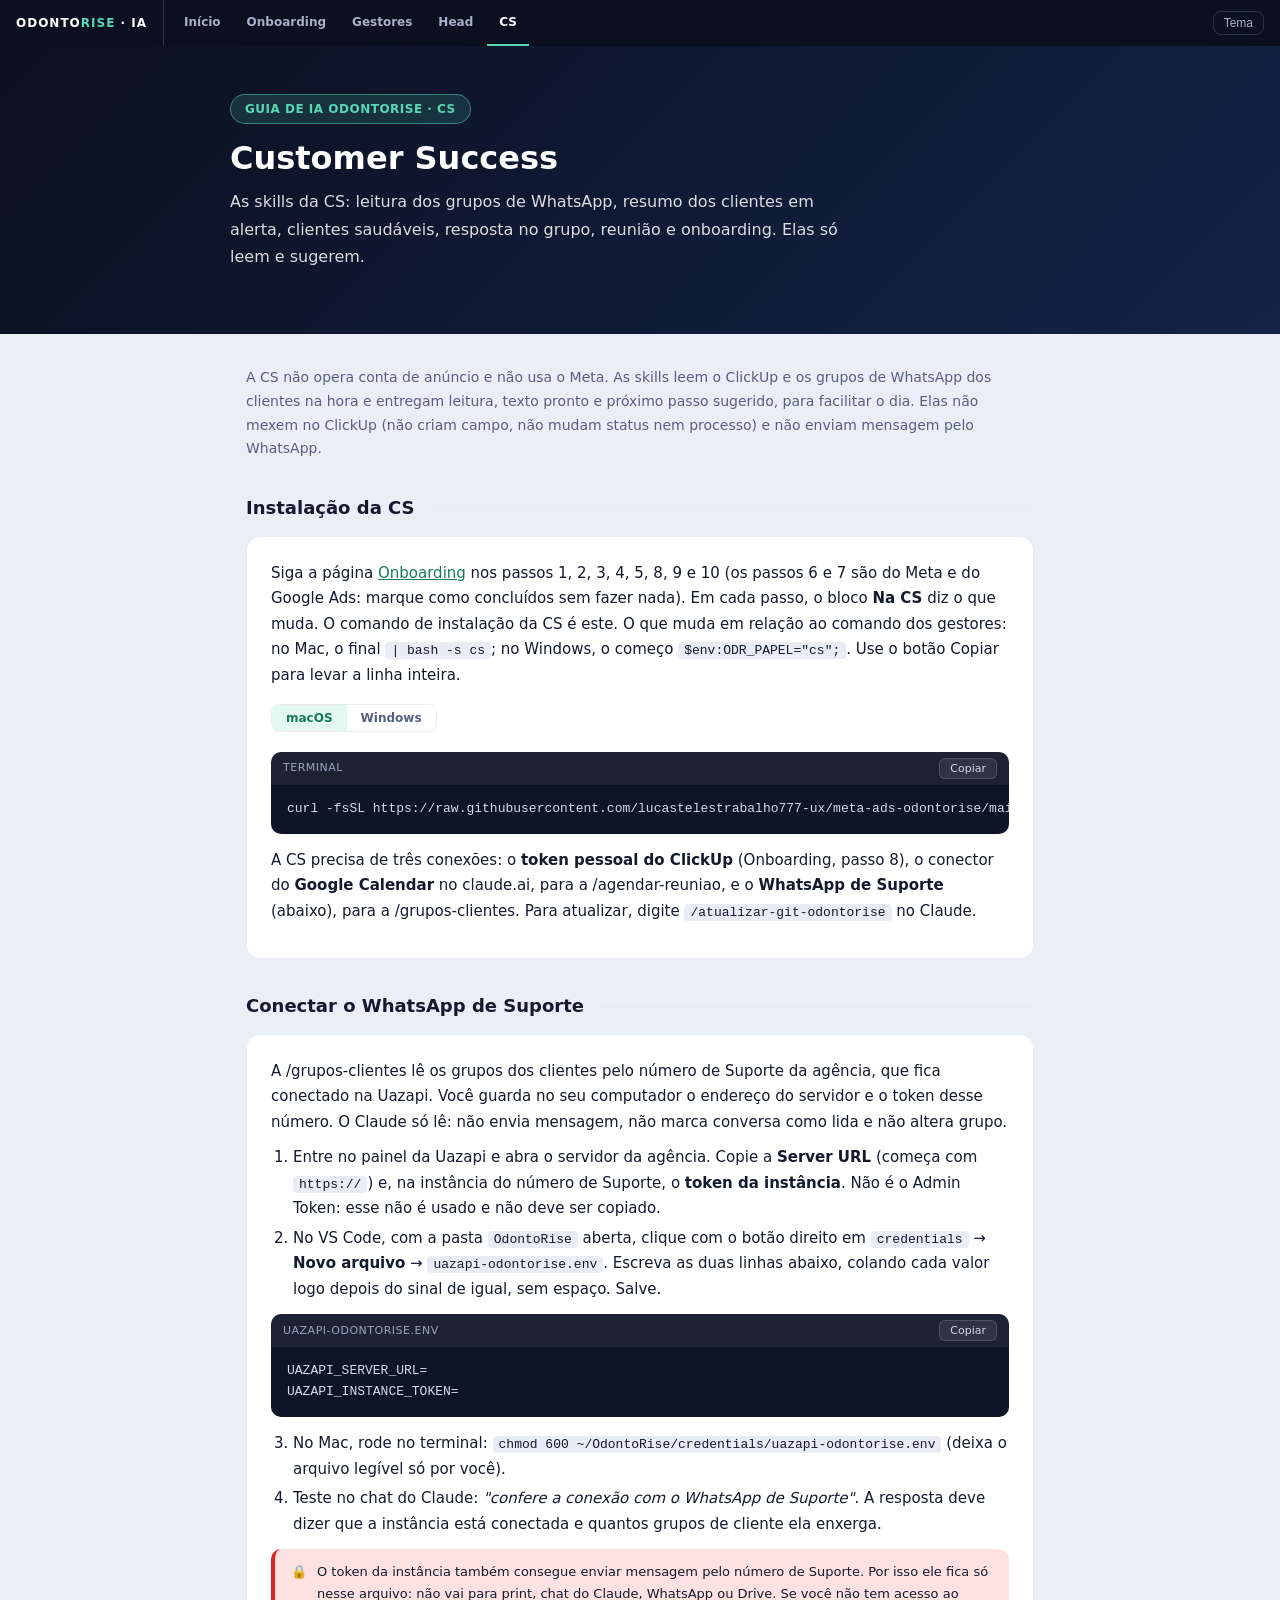
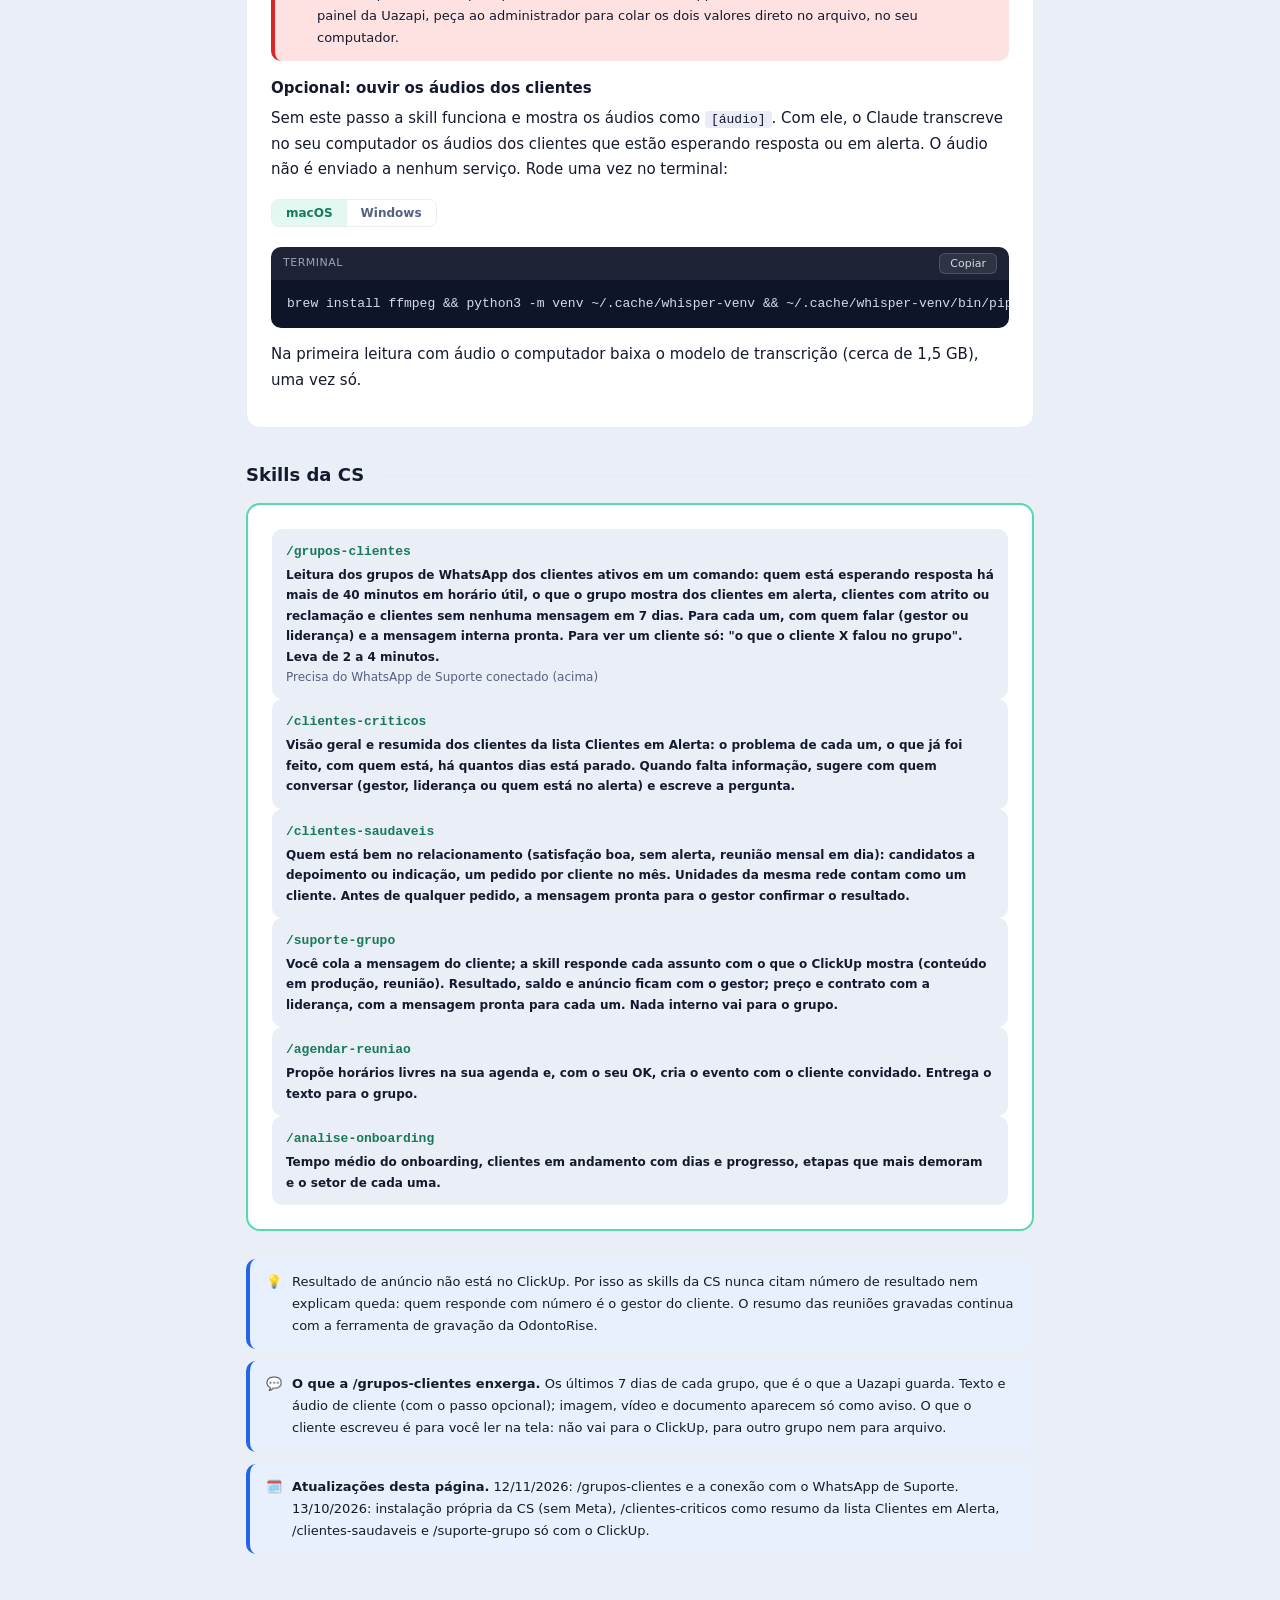
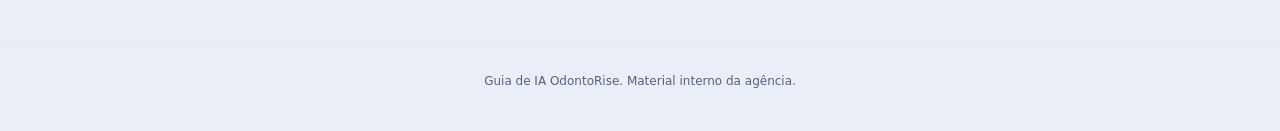
==== commit 9cf058c7: "CS: /grupos-clientes e a conexão com o WhatsApp de Suporte (credencial local, só leitura, áudio opci" ====
--- a/cs/index.html
+++ b/cs/index.html
@@ -24,12 +24,12 @@
   <div class="inner">
     <div class="badge">GUIA DE IA ODONTORISE · CS</div>
     <h1>Customer Success</h1>
-    <p class="sub">As skills da CS: resumo dos clientes em alerta, clientes saudáveis, resposta no grupo, reunião e onboarding. Elas só leem o ClickUp e sugerem.</p>
+    <p class="sub">As skills da CS: leitura dos grupos de WhatsApp, resumo dos clientes em alerta, clientes saudáveis, resposta no grupo, reunião e onboarding. Elas só leem e sugerem.</p>
   </div>
 </header>
 
 <main class="container">
-  <p class="intro">A CS não opera conta de anúncio e não usa o Meta. As skills leem o ClickUp na hora e entregam leitura, texto pronto e próximo passo sugerido, para facilitar o dia. Elas não mexem no ClickUp: não criam campo, não mudam status nem processo.</p>
+  <p class="intro">A CS não opera conta de anúncio e não usa o Meta. As skills leem o ClickUp e os grupos de WhatsApp dos clientes na hora e entregam leitura, texto pronto e próximo passo sugerido, para facilitar o dia. Elas não mexem no ClickUp (não criam campo, não mudam status nem processo) e não enviam mensagem pelo WhatsApp.</p>
 
   <div class="divider"><h2>Instalação da CS</h2></div>
   <div class="card">
@@ -41,21 +41,48 @@
     <div class="os-panel" data-os="win">
       <div class="code"><div class="code-head"><span>powershell</span><button class="copy-btn" type="button">Copiar</button></div><pre>$env:ODR_PAPEL="cs"; irm https://raw.githubusercontent.com/lucastelestrabalho777-ux/meta-ads-odontorise/main/instalar.ps1 | iex</pre></div>
     </div>
-    <p>A CS precisa de duas conexões: o <strong>token pessoal do ClickUp</strong> (Onboarding, passo 8) e o conector do <strong>Google Calendar</strong> no claude.ai, para a /agendar-reuniao. Para atualizar, digite <code>/atualizar-git-odontorise</code> no Claude.</p>
+    <p>A CS precisa de três conexões: o <strong>token pessoal do ClickUp</strong> (Onboarding, passo 8), o conector do <strong>Google Calendar</strong> no claude.ai, para a /agendar-reuniao, e o <strong>WhatsApp de Suporte</strong> (abaixo), para a /grupos-clientes. Para atualizar, digite <code>/atualizar-git-odontorise</code> no Claude.</p>
+  </div>
+
+  <div class="divider"><h2>Conectar o WhatsApp de Suporte</h2></div>
+  <div class="card">
+    <p>A /grupos-clientes lê os grupos dos clientes pelo número de Suporte da agência, que fica conectado na Uazapi. Você guarda no seu computador o endereço do servidor e o token desse número. O Claude só lê: não envia mensagem, não marca conversa como lida e não altera grupo.</p>
+    <ol>
+      <li>Entre no painel da Uazapi e abra o servidor da agência. Copie a <strong>Server URL</strong> (começa com <code>https://</code>) e, na instância do número de Suporte, o <strong>token da instância</strong>. Não é o Admin Token: esse não é usado e não deve ser copiado.</li>
+      <li>No VS Code, com a pasta <code>OdontoRise</code> aberta, clique com o botão direito em <code>credentials</code> → <strong>Novo arquivo</strong> → <code>uazapi-odontorise.env</code>. Escreva as duas linhas abaixo, colando cada valor logo depois do sinal de igual, sem espaço. Salve.</li>
+    </ol>
+    <div class="code"><div class="code-head"><span>uazapi-odontorise.env</span><button class="copy-btn" type="button">Copiar</button></div><pre>UAZAPI_SERVER_URL=
+UAZAPI_INSTANCE_TOKEN=</pre></div>
+    <ol start="3">
+      <li>No Mac, rode no terminal: <code>chmod 600 ~/OdontoRise/credentials/uazapi-odontorise.env</code> (deixa o arquivo legível só por você).</li>
+      <li>Teste no chat do Claude: <em>"confere a conexão com o WhatsApp de Suporte"</em>. A resposta deve dizer que a instância está conectada e quantos grupos de cliente ela enxerga.</li>
+    </ol>
+    <div class="callout danger"><span class="ico">🔒</span><div>O token da instância também consegue enviar mensagem pelo número de Suporte. Por isso ele fica só nesse arquivo: não vai para print, chat do Claude, WhatsApp ou Drive. Se você não tem acesso ao painel da Uazapi, peça ao administrador para colar os dois valores direto no arquivo, no seu computador.</div></div>
+    <h3>Opcional: ouvir os áudios dos clientes</h3>
+    <p>Sem este passo a skill funciona e mostra os áudios como <code>[áudio]</code>. Com ele, o Claude transcreve no seu computador os áudios dos clientes que estão esperando resposta ou em alerta. O áudio não é enviado a nenhum serviço. Rode uma vez no terminal:</p>
+    <div class="os-tabs" role="radiogroup" aria-label="Sistema operacional"><button type="button" data-os="mac" role="radio" aria-checked="false">macOS</button><button type="button" data-os="win" role="radio" aria-checked="false">Windows</button></div>
+    <div class="os-panel" data-os="mac">
+      <div class="code"><div class="code-head"><span>terminal</span><button class="copy-btn" type="button">Copiar</button></div><pre>brew install ffmpeg && python3 -m venv ~/.cache/whisper-venv && ~/.cache/whisper-venv/bin/pip install mlx-whisper</pre></div>
+    </div>
+    <div class="os-panel" data-os="win">
+      <div class="code"><div class="code-head"><span>powershell</span><button class="copy-btn" type="button">Copiar</button></div><pre>winget install Gyan.FFmpeg; python -m venv $HOME\whisper-venv; & $HOME\whisper-venv\Scripts\pip install faster-whisper</pre></div>
+    </div>
+    <p>Na primeira leitura com áudio o computador baixa o modelo de transcrição (cerca de 1,5 GB), uma vez só.</p>
   </div>
 
   <div class="divider"><h2>Skills da CS</h2></div>
   <div class="skills">
+      <div class="skill"><div class="cmd">/grupos-clientes</div><div class="what">Leitura dos grupos de WhatsApp dos clientes ativos em um comando: quem está esperando resposta há mais de 40 minutos em horário útil, o que o grupo mostra dos clientes em alerta, clientes com atrito ou reclamação e clientes sem nenhuma mensagem em 7 dias. Para cada um, com quem falar (gestor ou liderança) e a mensagem interna pronta. Para ver um cliente só: "o que o cliente X falou no grupo". Leva de 2 a 4 minutos.</div><div class="gain">Precisa do WhatsApp de Suporte conectado (acima)</div></div>
       <div class="skill"><div class="cmd">/clientes-criticos</div><div class="what">Visão geral e resumida dos clientes da lista Clientes em Alerta: o problema de cada um, o que já foi feito, com quem está, há quantos dias está parado. Quando falta informação, sugere com quem conversar (gestor, liderança ou quem está no alerta) e escreve a pergunta.</div></div>
       <div class="skill"><div class="cmd">/clientes-saudaveis</div><div class="what">Quem está bem no relacionamento (satisfação boa, sem alerta, reunião mensal em dia): candidatos a depoimento ou indicação, um pedido por cliente no mês. Unidades da mesma rede contam como um cliente. Antes de qualquer pedido, a mensagem pronta para o gestor confirmar o resultado.</div></div>
       <div class="skill"><div class="cmd">/suporte-grupo</div><div class="what">Você cola a mensagem do cliente; a skill responde cada assunto com o que o ClickUp mostra (conteúdo em produção, reunião). Resultado, saldo e anúncio ficam com o gestor; preço e contrato com a liderança, com a mensagem pronta para cada um. Nada interno vai para o grupo.</div></div>
       <div class="skill"><div class="cmd">/agendar-reuniao</div><div class="what">Propõe horários livres na sua agenda e, com o seu OK, cria o evento com o cliente convidado. Entrega o texto para o grupo.</div></div>
       <div class="skill"><div class="cmd">/analise-onboarding</div><div class="what">Tempo médio do onboarding, clientes em andamento com dias e progresso, etapas que mais demoram e o setor de cada uma.</div></div>
-      <div class="skill"><div class="cmd">alertas de atendimento</div><div class="what">Tempo de resposta, reclamações e grupos sem engajamento, a partir dos grupos de WhatsApp. Entra quando a agência ligar o WhatsApp ao Claude.</div><div class="gain">Em breve: depende da integração com o WhatsApp</div></div>
   </div>
 
   <div class="callout"><span class="ico">💡</span><div>Resultado de anúncio não está no ClickUp. Por isso as skills da CS nunca citam número de resultado nem explicam queda: quem responde com número é o gestor do cliente. O resumo das reuniões gravadas continua com a ferramenta de gravação da OdontoRise.</div></div>
-  <div class="callout"><span class="ico">🗓️</span><div><strong>Atualizações desta página.</strong> 13/10/2026: instalação própria da CS (sem Meta), /clientes-criticos como resumo da lista Clientes em Alerta, /clientes-saudaveis e /suporte-grupo só com o ClickUp.</div></div>
+  <div class="callout"><span class="ico">💬</span><div><strong>O que a /grupos-clientes enxerga.</strong> Os últimos 7 dias de cada grupo, que é o que a Uazapi guarda. Texto e áudio de cliente (com o passo opcional); imagem, vídeo e documento aparecem só como aviso. O que o cliente escreveu é para você ler na tela: não vai para o ClickUp, para outro grupo nem para arquivo.</div></div>
+  <div class="callout"><span class="ico">🗓️</span><div><strong>Atualizações desta página.</strong> 12/11/2026: /grupos-clientes e a conexão com o WhatsApp de Suporte. 13/10/2026: instalação própria da CS (sem Meta), /clientes-criticos como resumo da lista Clientes em Alerta, /clientes-saudaveis e /suporte-grupo só com o ClickUp.</div></div>
 </main>
 
 <footer class="footer">Guia de IA OdontoRise. Material interno da agência.</footer>
--- a/assets/css/guia.css
+++ b/assets/css/guia.css
@@ -175,3 +175,12 @@
   .card { padding: 18px; }
   .progress .continue { display: none; }
 }
+
+/* passo a passo com prints (Conectar o Metrics) */
+.passos { list-style: none; counter-reset: p; margin: 8px 0 18px; }
+.passos > li { counter-increment: p; position: relative; padding-left: 40px; margin: 18px 0; font-size: 14px; line-height: 1.55; }
+.passos > li::before { content: counter(p); position: absolute; left: 0; top: 0; width: 26px; height: 26px; border-radius: 50%; background: var(--accent); color: var(--navy); font-weight: 700; font-size: 13px; display: grid; place-items: center; }
+.shots { display: flex; flex-wrap: wrap; gap: 14px; margin-top: 10px; align-items: flex-start; }
+.shots figure { margin: 0; width: 280px; max-width: 100%; }
+.shots img { width: 100%; height: auto; display: block; border-radius: 8px; border: 1px solid var(--line); box-shadow: 0 1px 3px rgba(0,0,0,.08); }
+.shots figcaption { font-size: 12px; color: var(--muted); margin-top: 6px; }
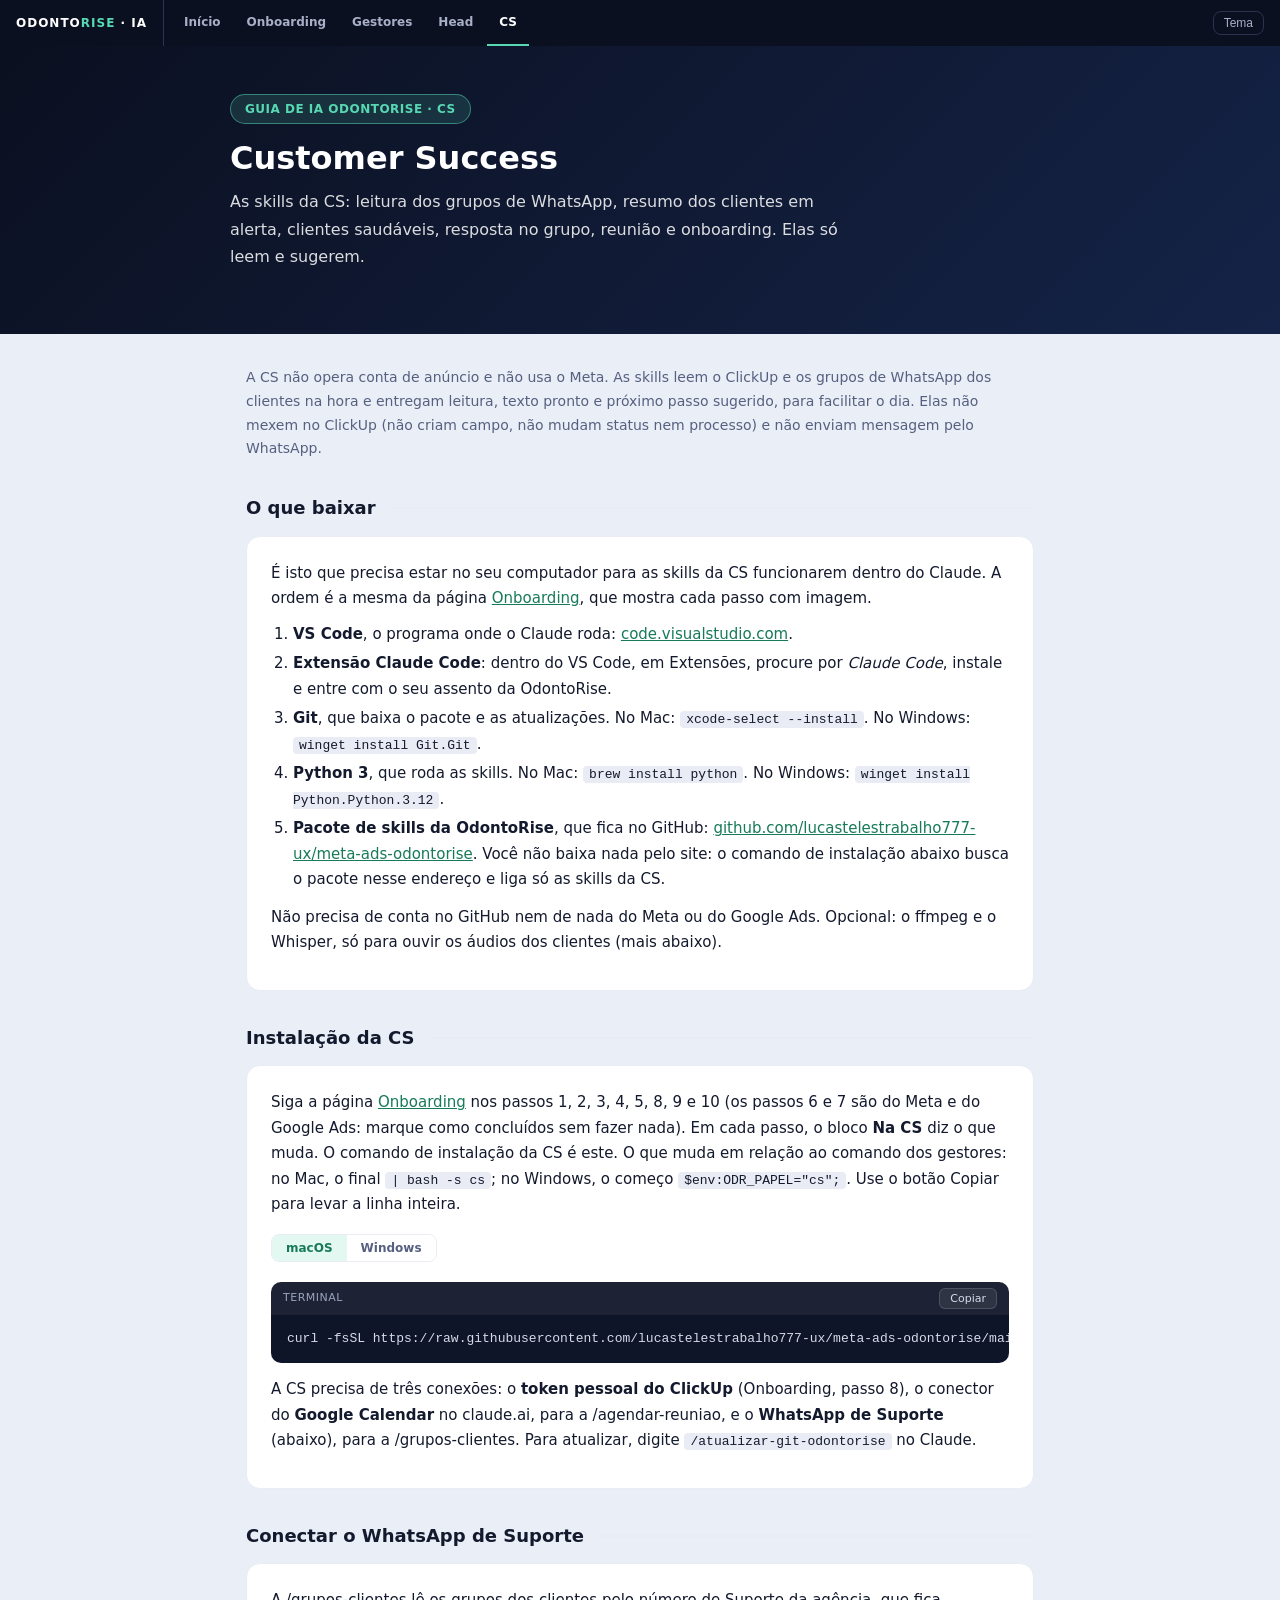
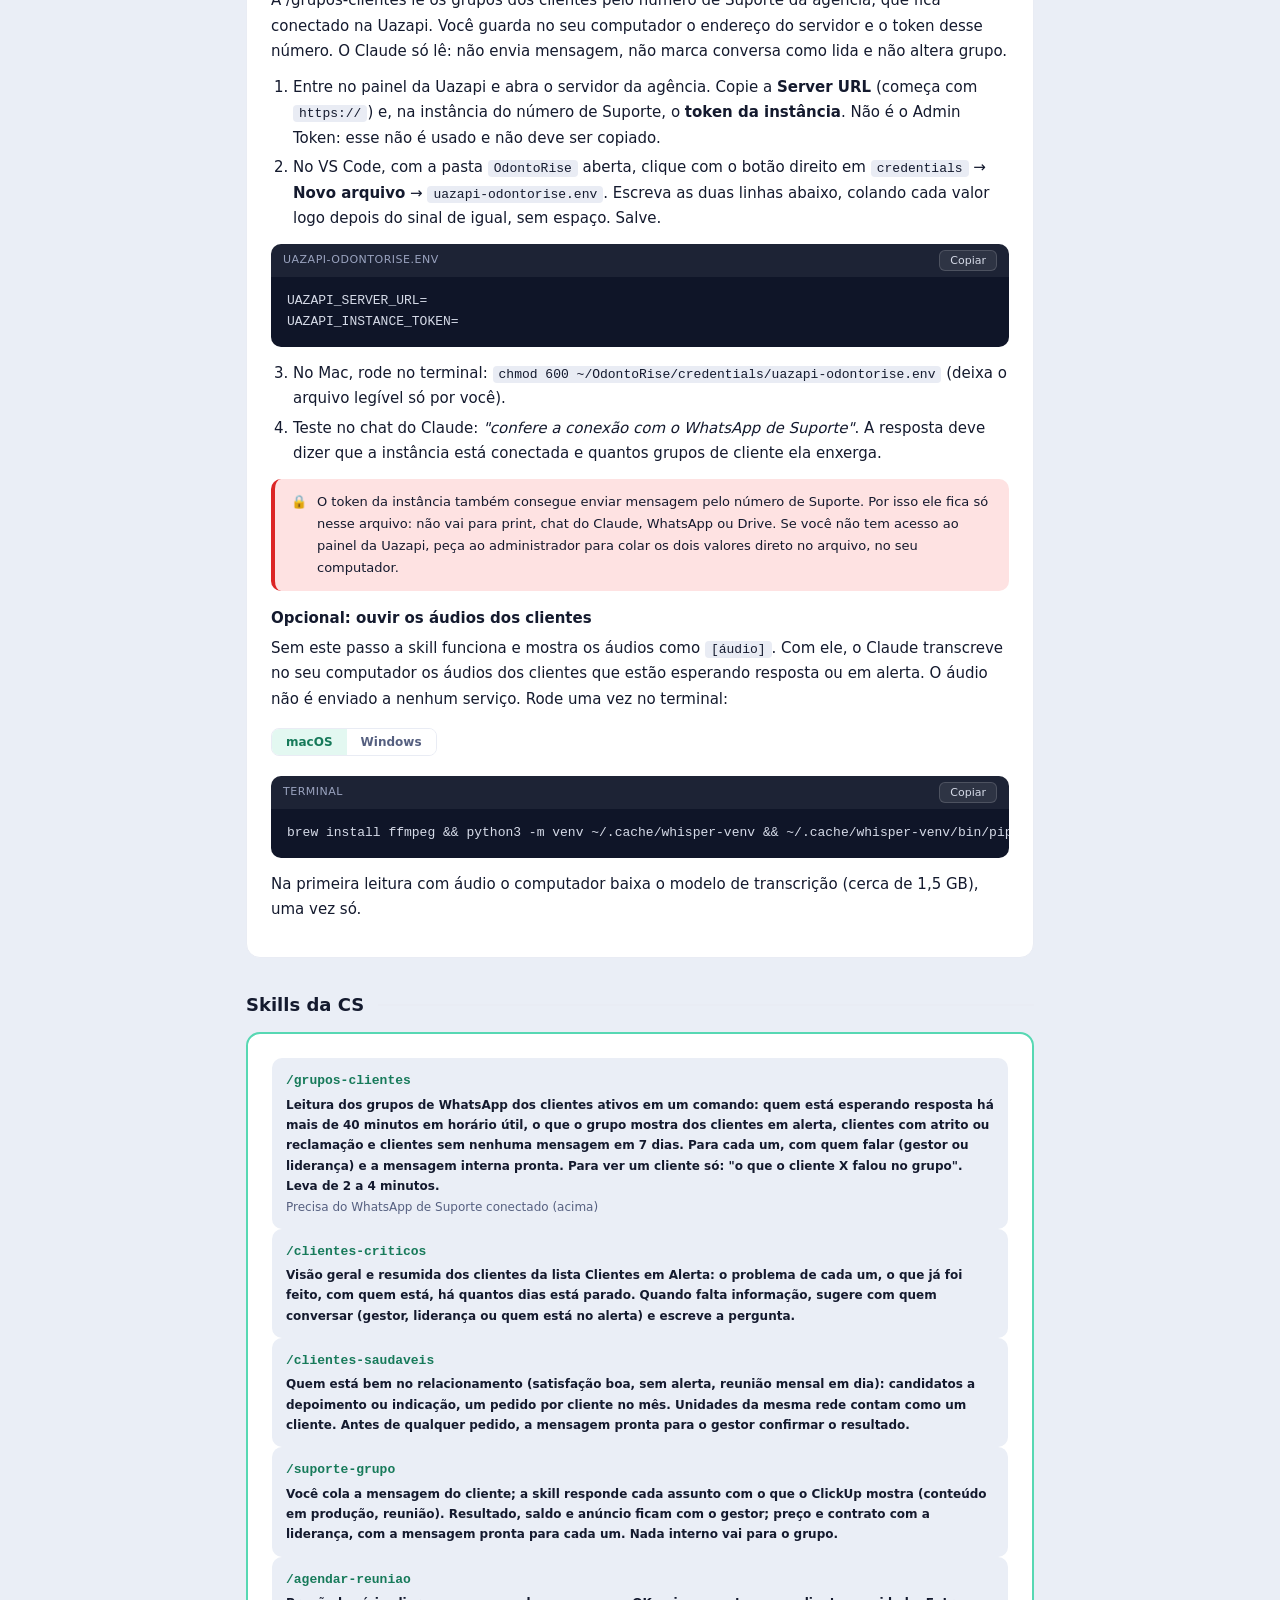
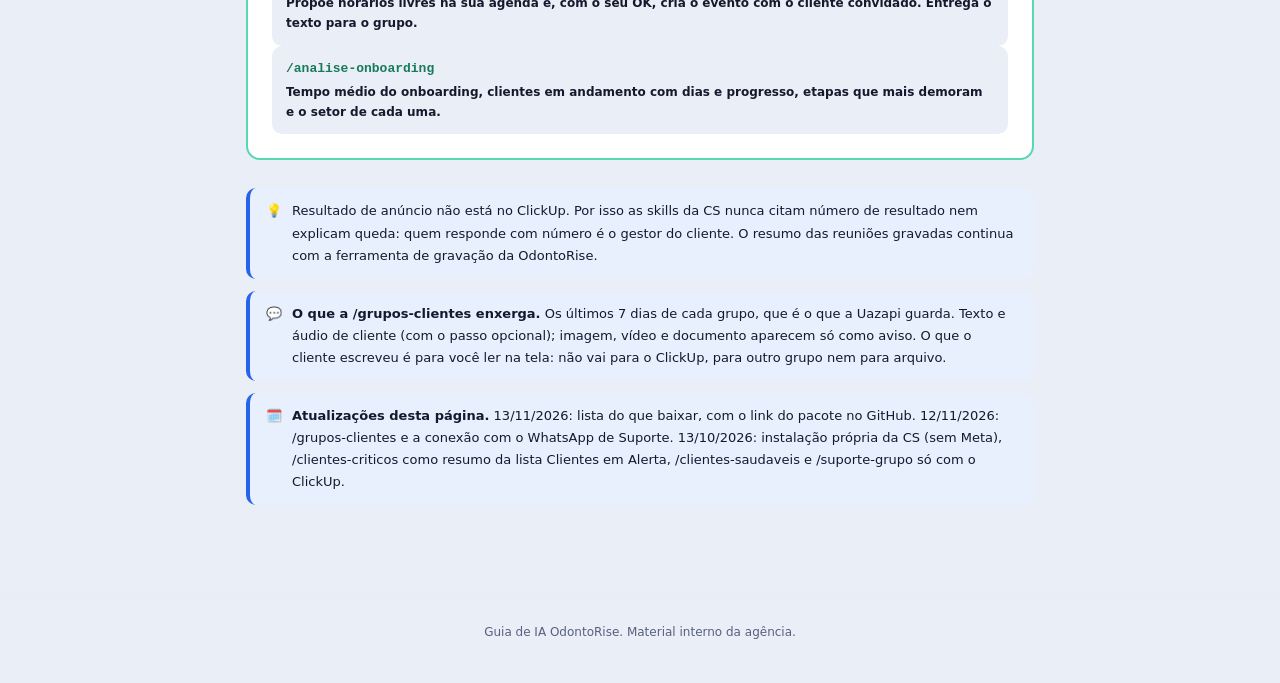
==== commit b37c8b71: "CS: lista do que baixar, com o link do pacote no GitHub Co-Authored-By: Claude Fable 5.2 <noreply@an" ====
--- a/cs/index.html
+++ b/cs/index.html
@@ -30,6 +30,19 @@
 
 <main class="container">
   <p class="intro">A CS não opera conta de anúncio e não usa o Meta. As skills leem o ClickUp e os grupos de WhatsApp dos clientes na hora e entregam leitura, texto pronto e próximo passo sugerido, para facilitar o dia. Elas não mexem no ClickUp (não criam campo, não mudam status nem processo) e não enviam mensagem pelo WhatsApp.</p>
+
+  <div class="divider"><h2>O que baixar</h2></div>
+  <div class="card">
+    <p>É isto que precisa estar no seu computador para as skills da CS funcionarem dentro do Claude. A ordem é a mesma da página <a href="../onboarding/">Onboarding</a>, que mostra cada passo com imagem.</p>
+    <ol>
+      <li><strong>VS Code</strong>, o programa onde o Claude roda: <a href="https://code.visualstudio.com/" target="_blank" rel="noopener">code.visualstudio.com</a>.</li>
+      <li><strong>Extensão Claude Code</strong>: dentro do VS Code, em Extensões, procure por <em>Claude Code</em>, instale e entre com o seu assento da OdontoRise.</li>
+      <li><strong>Git</strong>, que baixa o pacote e as atualizações. No Mac: <code>xcode-select --install</code>. No Windows: <code>winget install Git.Git</code>.</li>
+      <li><strong>Python 3</strong>, que roda as skills. No Mac: <code>brew install python</code>. No Windows: <code>winget install Python.Python.3.12</code>.</li>
+      <li><strong>Pacote de skills da OdontoRise</strong>, que fica no GitHub: <a href="https://github.com/lucastelestrabalho777-ux/meta-ads-odontorise" target="_blank" rel="noopener">github.com/lucastelestrabalho777-ux/meta-ads-odontorise</a>. Você não baixa nada pelo site: o comando de instalação abaixo busca o pacote nesse endereço e liga só as skills da CS.</li>
+    </ol>
+    <p>Não precisa de conta no GitHub nem de nada do Meta ou do Google Ads. Opcional: o ffmpeg e o Whisper, só para ouvir os áudios dos clientes (mais abaixo).</p>
+  </div>
 
   <div class="divider"><h2>Instalação da CS</h2></div>
   <div class="card">
@@ -82,7 +95,7 @@
 
   <div class="callout"><span class="ico">💡</span><div>Resultado de anúncio não está no ClickUp. Por isso as skills da CS nunca citam número de resultado nem explicam queda: quem responde com número é o gestor do cliente. O resumo das reuniões gravadas continua com a ferramenta de gravação da OdontoRise.</div></div>
   <div class="callout"><span class="ico">💬</span><div><strong>O que a /grupos-clientes enxerga.</strong> Os últimos 7 dias de cada grupo, que é o que a Uazapi guarda. Texto e áudio de cliente (com o passo opcional); imagem, vídeo e documento aparecem só como aviso. O que o cliente escreveu é para você ler na tela: não vai para o ClickUp, para outro grupo nem para arquivo.</div></div>
-  <div class="callout"><span class="ico">🗓️</span><div><strong>Atualizações desta página.</strong> 12/11/2026: /grupos-clientes e a conexão com o WhatsApp de Suporte. 13/10/2026: instalação própria da CS (sem Meta), /clientes-criticos como resumo da lista Clientes em Alerta, /clientes-saudaveis e /suporte-grupo só com o ClickUp.</div></div>
+  <div class="callout"><span class="ico">🗓️</span><div><strong>Atualizações desta página.</strong> 13/11/2026: lista do que baixar, com o link do pacote no GitHub. 12/11/2026: /grupos-clientes e a conexão com o WhatsApp de Suporte. 13/10/2026: instalação própria da CS (sem Meta), /clientes-criticos como resumo da lista Clientes em Alerta, /clientes-saudaveis e /suporte-grupo só com o ClickUp.</div></div>
 </main>
 
 <footer class="footer">Guia de IA OdontoRise. Material interno da agência.</footer>
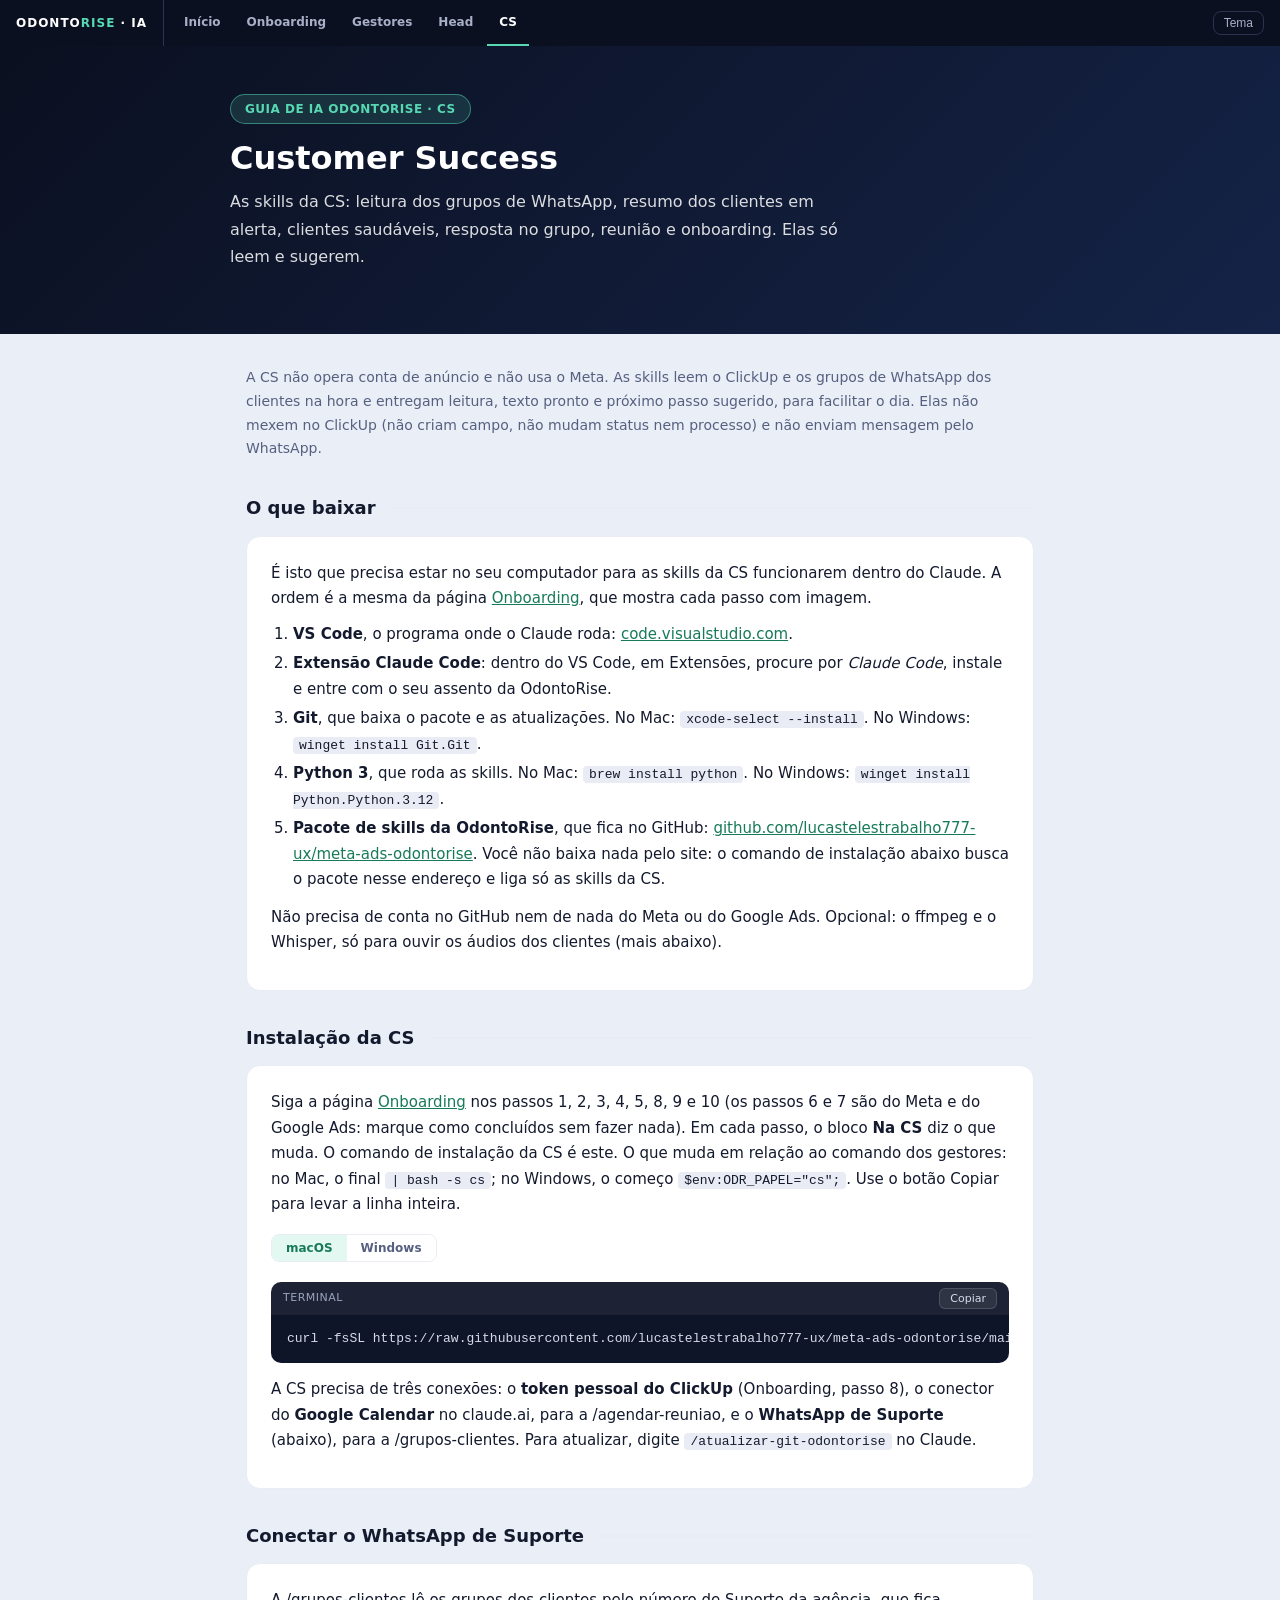
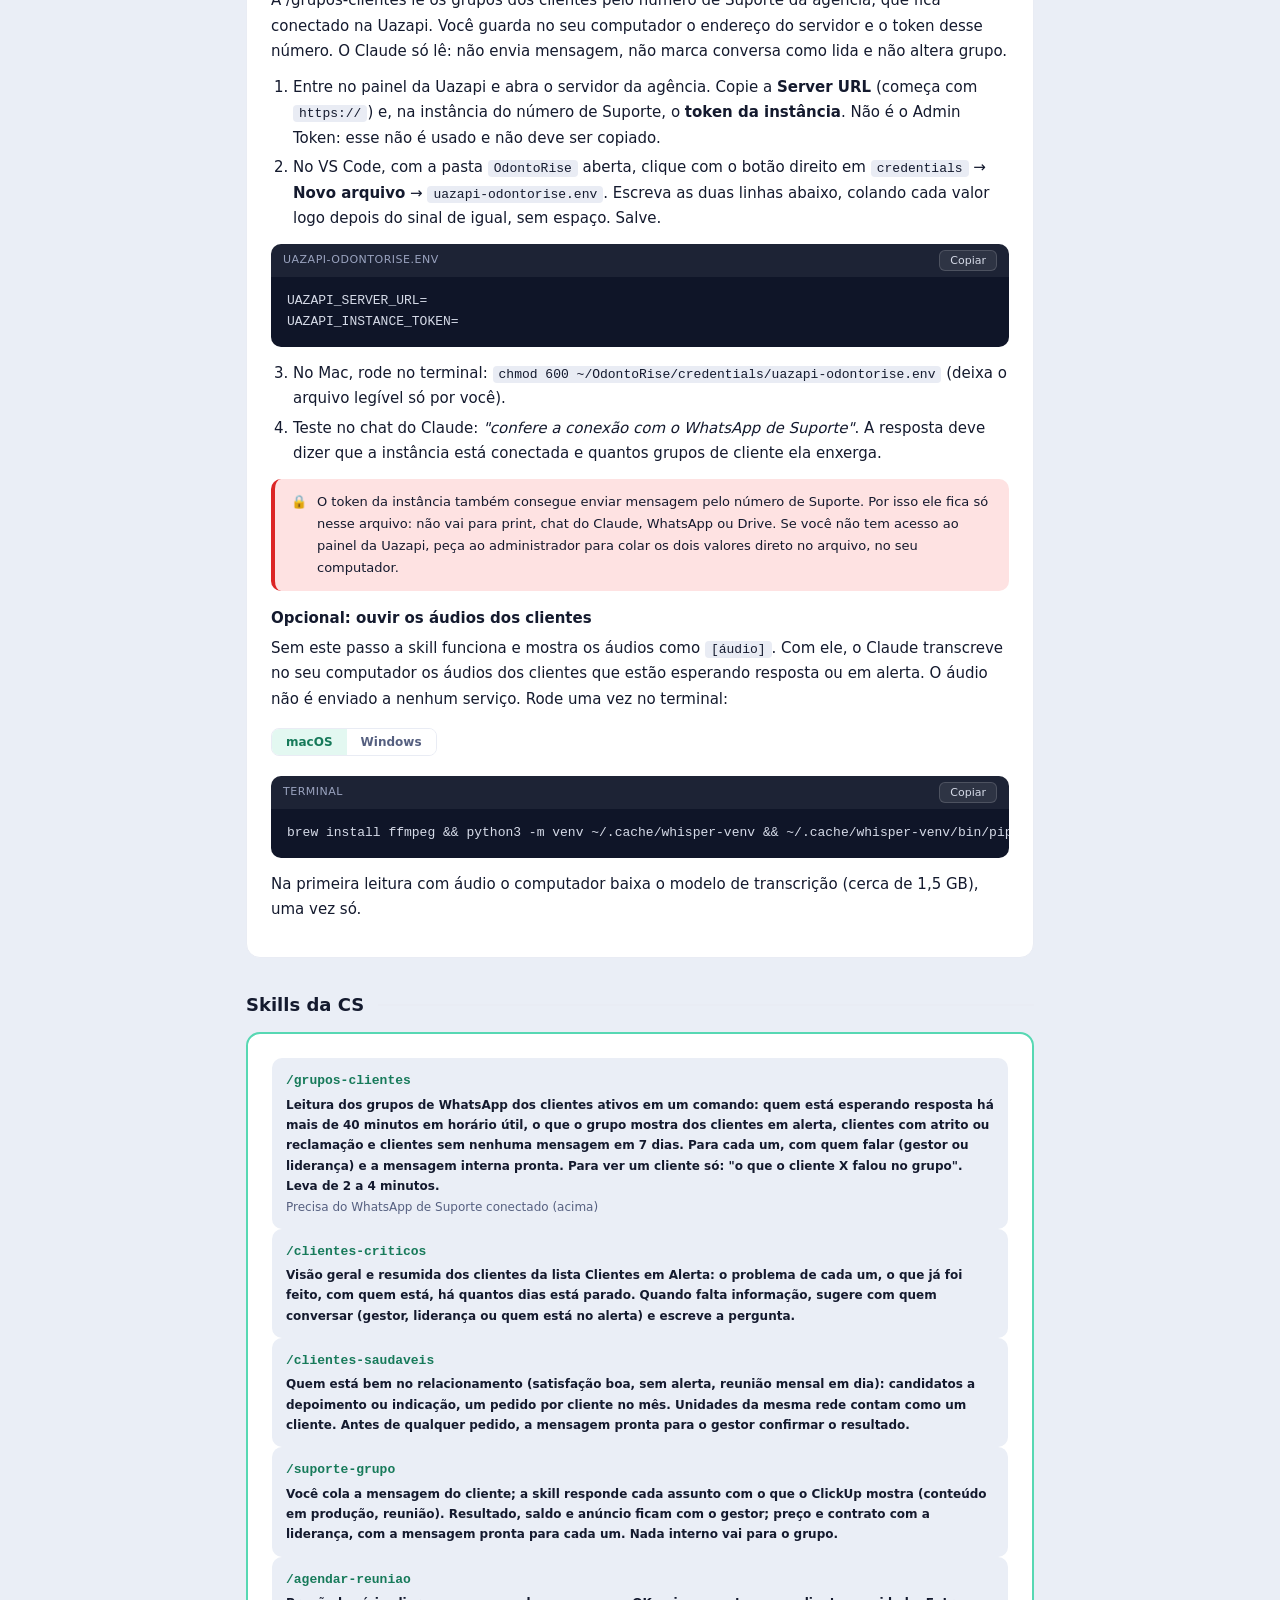
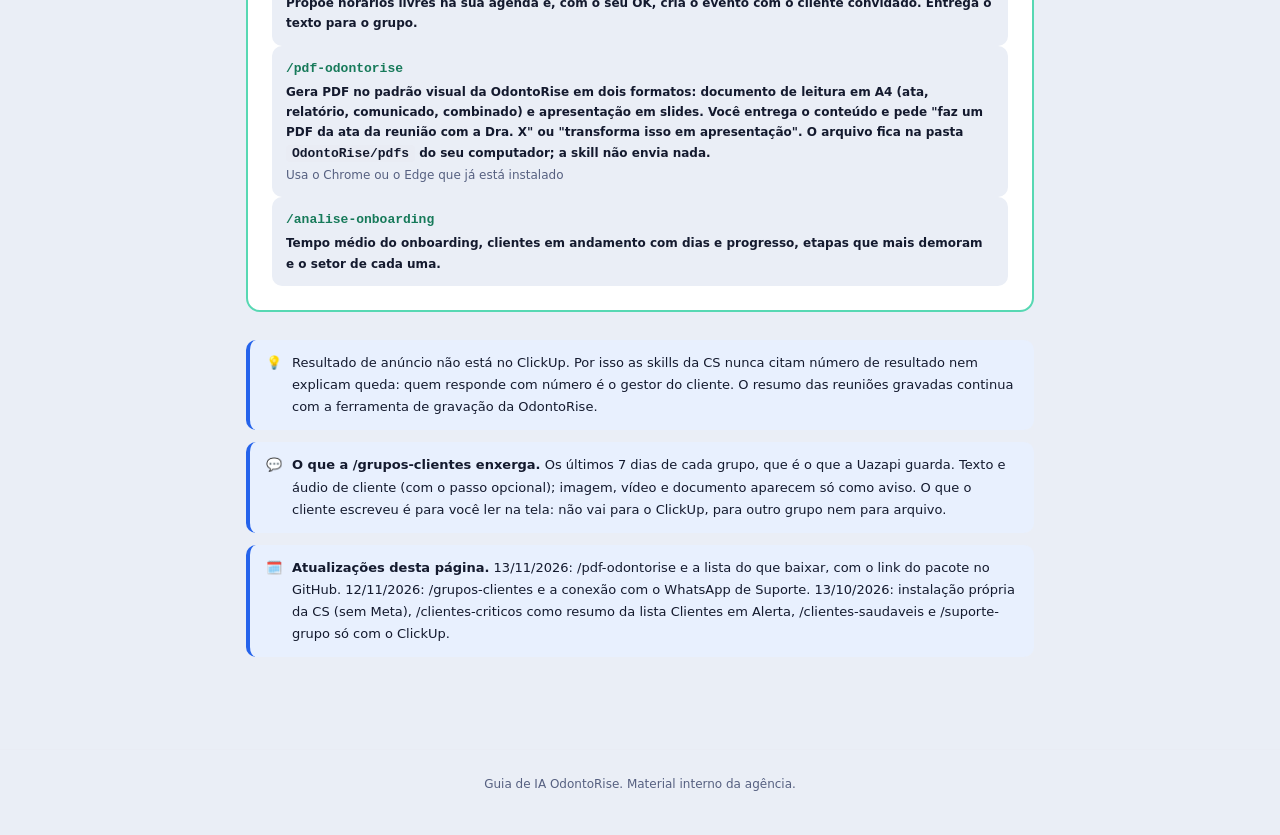
==== commit f8cd6695: "CS: /pdf-odontorise na página e na conferência das skills Co-Authored-By: Claude Fable 5.2 <noreply@" ====
--- a/cs/index.html
+++ b/cs/index.html
@@ -90,12 +90,13 @@
       <div class="skill"><div class="cmd">/clientes-saudaveis</div><div class="what">Quem está bem no relacionamento (satisfação boa, sem alerta, reunião mensal em dia): candidatos a depoimento ou indicação, um pedido por cliente no mês. Unidades da mesma rede contam como um cliente. Antes de qualquer pedido, a mensagem pronta para o gestor confirmar o resultado.</div></div>
       <div class="skill"><div class="cmd">/suporte-grupo</div><div class="what">Você cola a mensagem do cliente; a skill responde cada assunto com o que o ClickUp mostra (conteúdo em produção, reunião). Resultado, saldo e anúncio ficam com o gestor; preço e contrato com a liderança, com a mensagem pronta para cada um. Nada interno vai para o grupo.</div></div>
       <div class="skill"><div class="cmd">/agendar-reuniao</div><div class="what">Propõe horários livres na sua agenda e, com o seu OK, cria o evento com o cliente convidado. Entrega o texto para o grupo.</div></div>
+      <div class="skill"><div class="cmd">/pdf-odontorise</div><div class="what">Gera PDF no padrão visual da OdontoRise em dois formatos: documento de leitura em A4 (ata, relatório, comunicado, combinado) e apresentação em slides. Você entrega o conteúdo e pede "faz um PDF da ata da reunião com a Dra. X" ou "transforma isso em apresentação". O arquivo fica na pasta <code>OdontoRise/pdfs</code> do seu computador; a skill não envia nada.</div><div class="gain">Usa o Chrome ou o Edge que já está instalado</div></div>
       <div class="skill"><div class="cmd">/analise-onboarding</div><div class="what">Tempo médio do onboarding, clientes em andamento com dias e progresso, etapas que mais demoram e o setor de cada uma.</div></div>
   </div>
 
   <div class="callout"><span class="ico">💡</span><div>Resultado de anúncio não está no ClickUp. Por isso as skills da CS nunca citam número de resultado nem explicam queda: quem responde com número é o gestor do cliente. O resumo das reuniões gravadas continua com a ferramenta de gravação da OdontoRise.</div></div>
   <div class="callout"><span class="ico">💬</span><div><strong>O que a /grupos-clientes enxerga.</strong> Os últimos 7 dias de cada grupo, que é o que a Uazapi guarda. Texto e áudio de cliente (com o passo opcional); imagem, vídeo e documento aparecem só como aviso. O que o cliente escreveu é para você ler na tela: não vai para o ClickUp, para outro grupo nem para arquivo.</div></div>
-  <div class="callout"><span class="ico">🗓️</span><div><strong>Atualizações desta página.</strong> 13/11/2026: lista do que baixar, com o link do pacote no GitHub. 12/11/2026: /grupos-clientes e a conexão com o WhatsApp de Suporte. 13/10/2026: instalação própria da CS (sem Meta), /clientes-criticos como resumo da lista Clientes em Alerta, /clientes-saudaveis e /suporte-grupo só com o ClickUp.</div></div>
+  <div class="callout"><span class="ico">🗓️</span><div><strong>Atualizações desta página.</strong> 13/11/2026: /pdf-odontorise e a lista do que baixar, com o link do pacote no GitHub. 12/11/2026: /grupos-clientes e a conexão com o WhatsApp de Suporte. 13/10/2026: instalação própria da CS (sem Meta), /clientes-criticos como resumo da lista Clientes em Alerta, /clientes-saudaveis e /suporte-grupo só com o ClickUp.</div></div>
 </main>
 
 <footer class="footer">Guia de IA OdontoRise. Material interno da agência.</footer>
